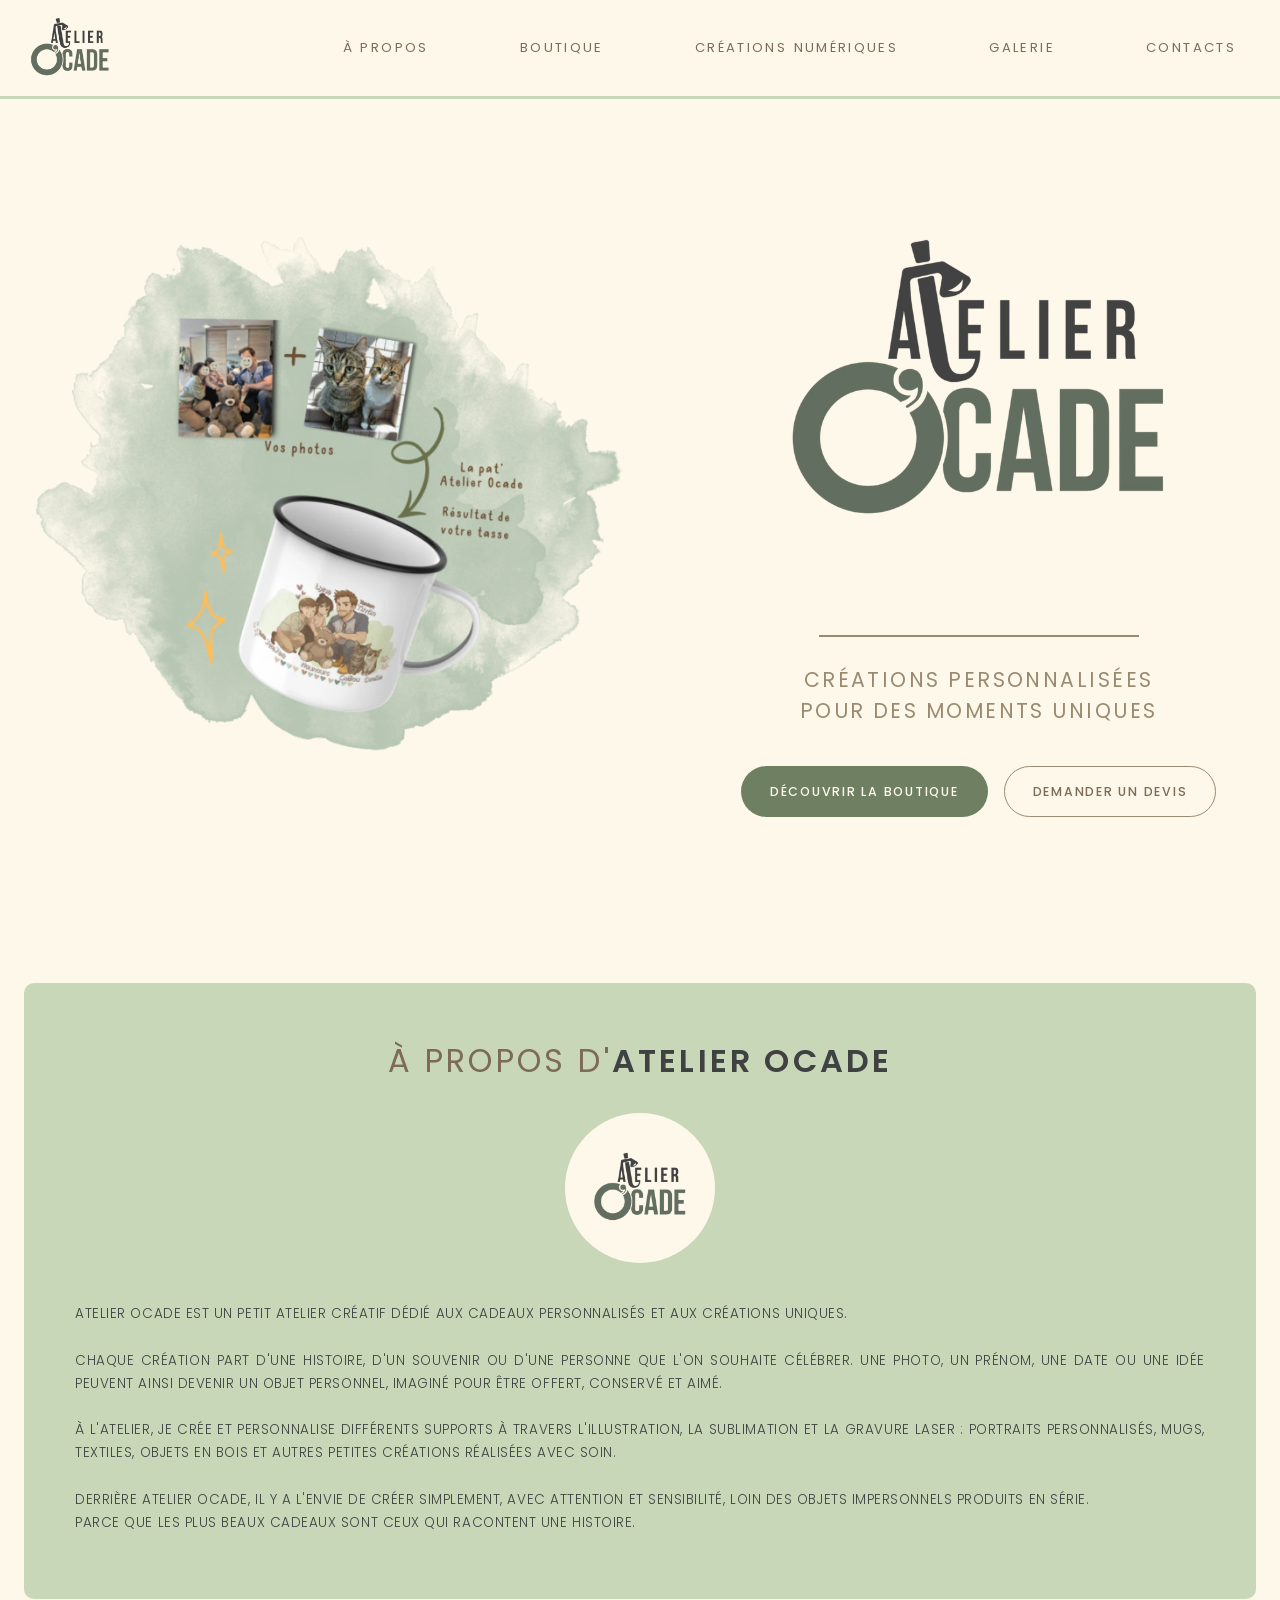
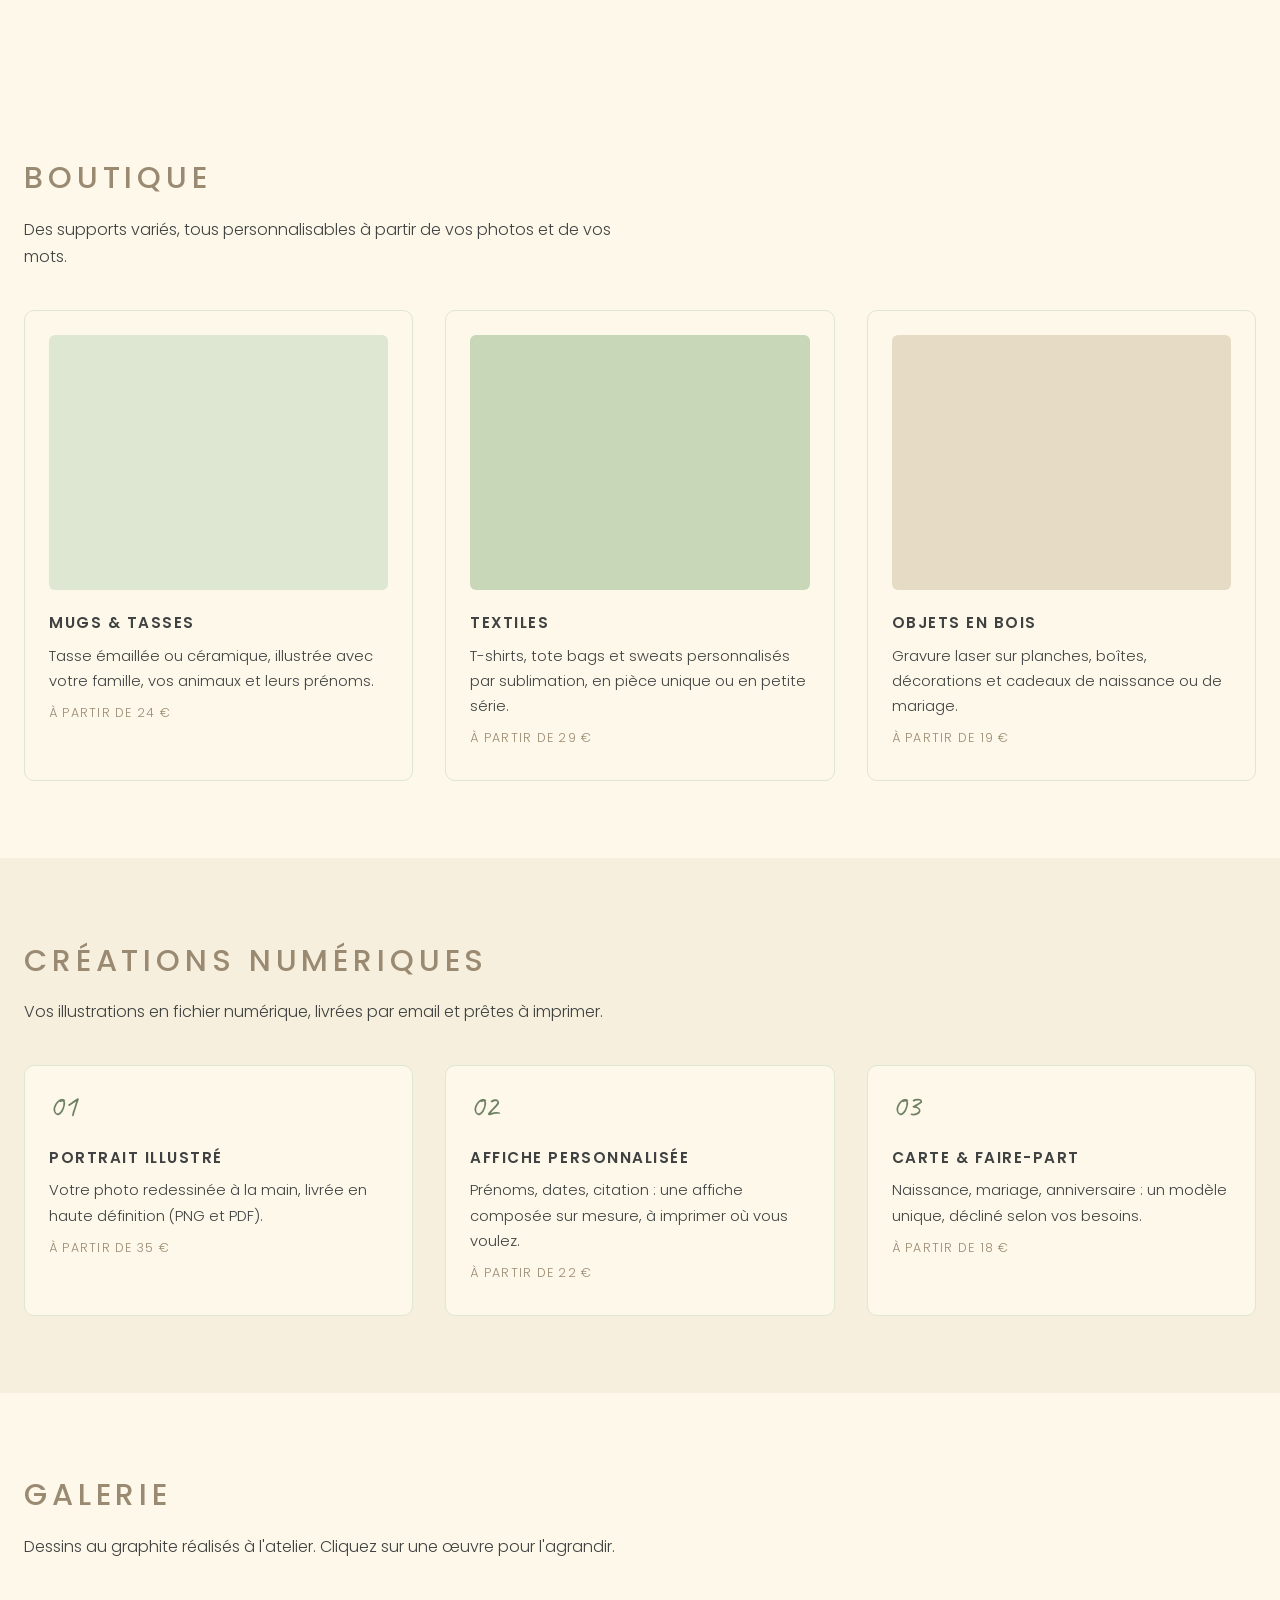
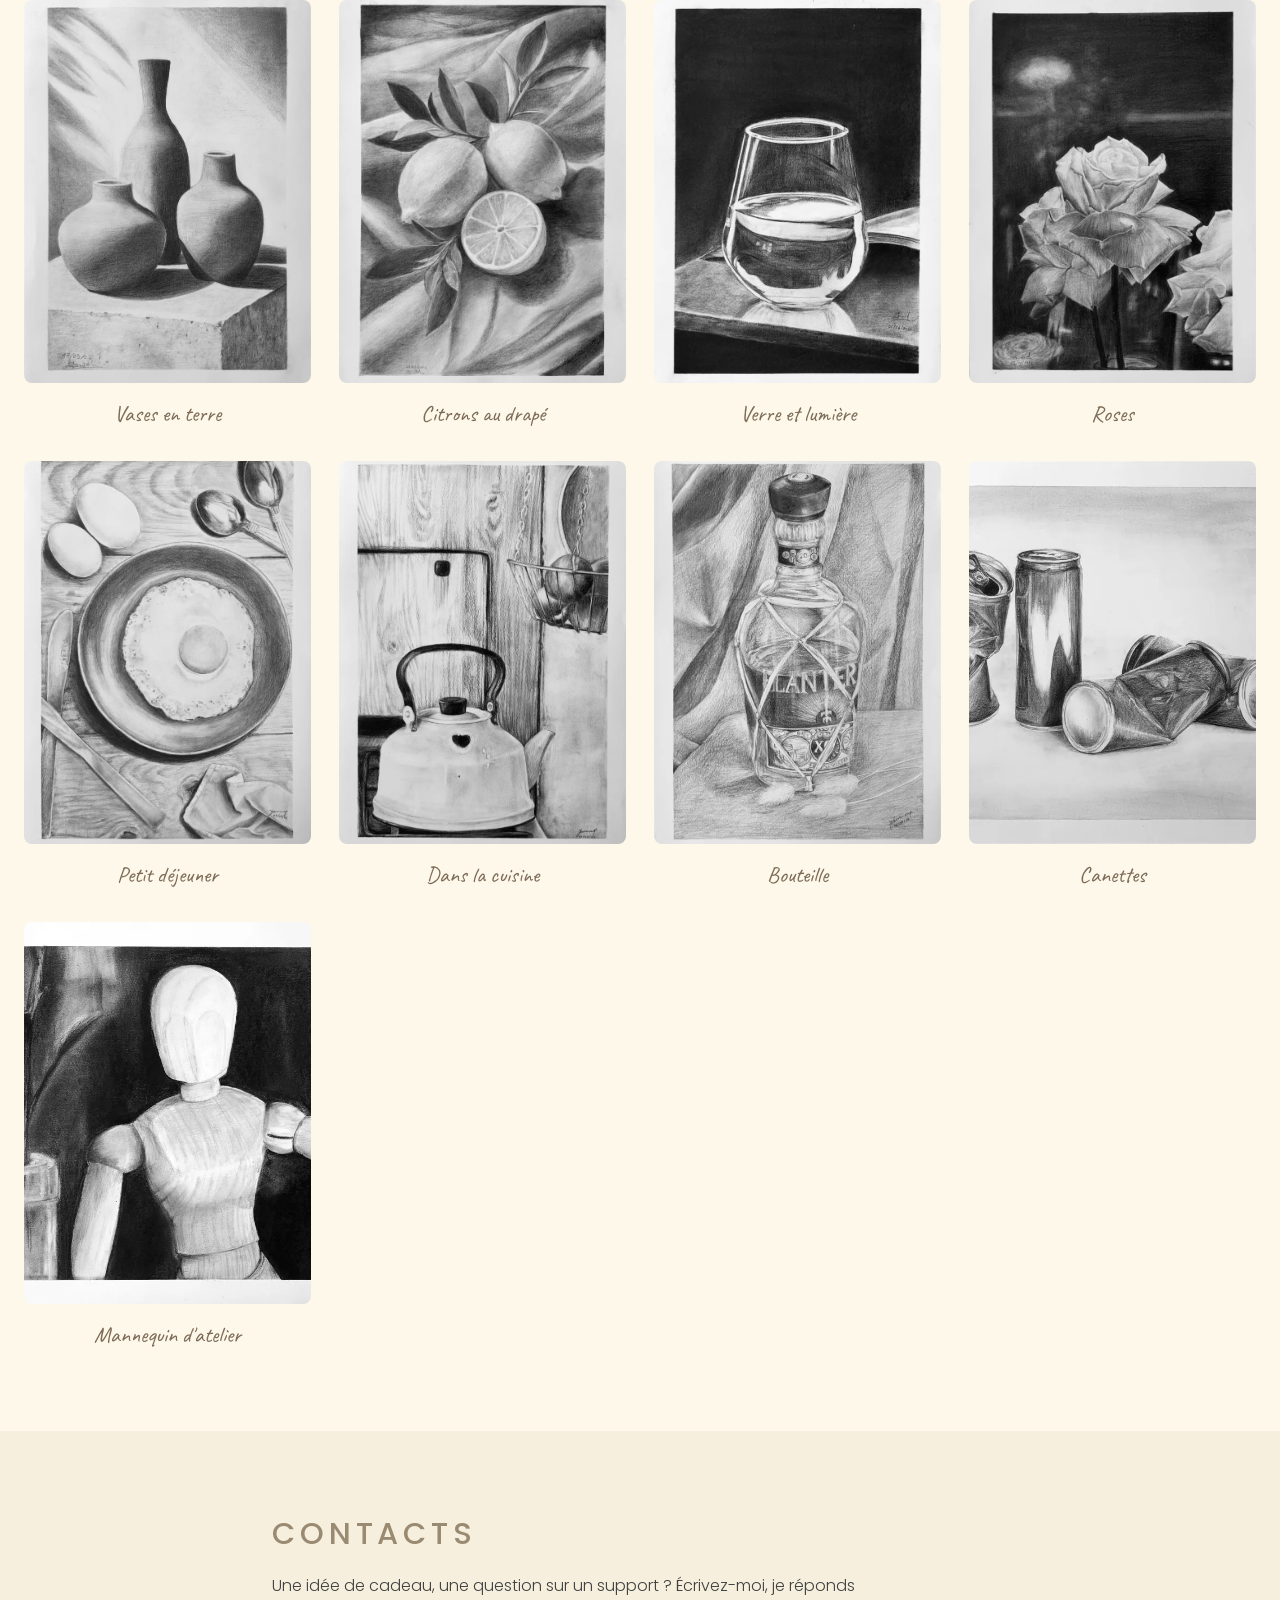
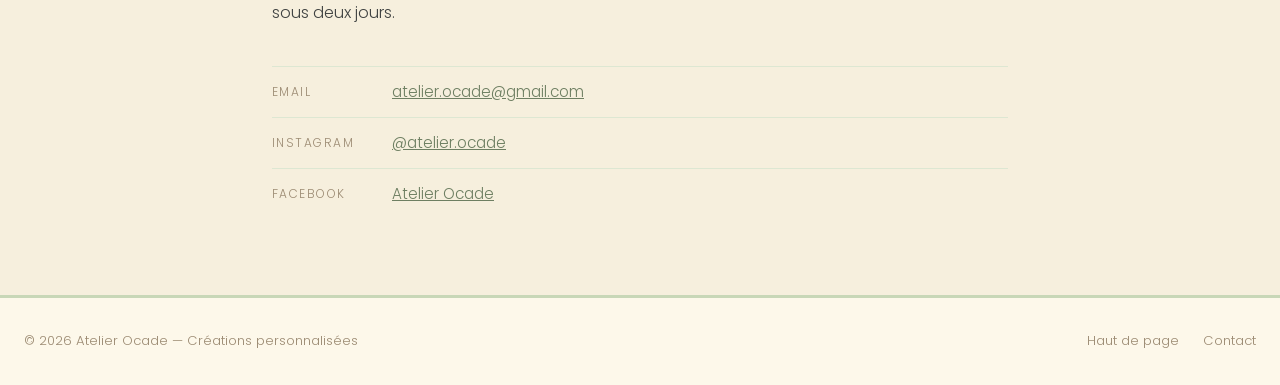
==== index.html @ 11514563 "Section Contacts : retire le formulaire, met a jour les coordonnees Email, Instagram et Facebook rem" ====
<!doctype html>
<html lang="fr">
<head>
  <meta charset="utf-8">
  <meta name="viewport" content="width=device-width, initial-scale=1">
  <title>Atelier Ocade — Créations personnalisées</title>
  <meta name="description" content="Atelier Ocade : cadeaux personnalisés et créations uniques. Illustration, sublimation et gravure laser — portraits, mugs, textiles et objets en bois.">
  <link rel="preconnect" href="https://fonts.googleapis.com">
  <link rel="preconnect" href="https://fonts.gstatic.com" crossorigin>
  <link href="https://fonts.googleapis.com/css2?family=Poppins:wght@300;400;500;600&family=Caveat:wght@600&display=swap" rel="stylesheet">
  <link rel="stylesheet" href="style.css?v=4">
  <link rel="icon" href="IMAGES/web/LOGO_AO.webp">
</head>
<body>
  <a class="skip" href="#contenu">Aller au contenu</a>

  <header class="site-header">
    <div class="wrap header-inner">
      <a class="logo" href="#accueil" aria-label="Atelier Ocade — accueil">
        <img src="IMAGES/web/LOGO_AO.webp" alt="Atelier Ocade">
      </a>

      <button class="burger" aria-expanded="false" aria-controls="nav" aria-label="Ouvrir le menu">
        <span></span><span></span><span></span>
      </button>

      <nav id="nav" class="nav">
        <a href="#a-propos">À propos</a>
        <a href="#boutique">Boutique</a>
        <a href="#numerique">Créations numériques</a>
        <a href="#galerie">Galerie</a>
        <a href="#contacts">Contacts</a>
      </nav>
    </div>
  </header>

  <main id="contenu">

    <section id="accueil" class="hero">
      <div class="wrap hero-inner">
        <figure class="hero-visuel">
          <img src="IMAGES/web/HOME_01.webp" alt="Vos photos transformées en illustration imprimée sur une tasse émaillée">
        </figure>
        <div class="hero-marque">
          <img class="hero-logo" src="IMAGES/web/LOGO_AO.webp" alt="Atelier Ocade">
          <hr class="filet">
          <p class="baseline">Créations personnalisées<br>pour des moments uniques</p>
          <div class="hero-actions">
            <a class="btn btn-primary" href="#boutique">Découvrir la boutique</a>
            <a class="btn btn-ghost" href="#contacts">Demander un devis</a>
          </div>
        </div>
      </div>
    </section>

    <section id="a-propos" class="section">
      <div class="wrap">
        <div class="panneau">
          <h2 class="panneau-titre">À propos d'<strong>Atelier Ocade</strong></h2>
          <div class="panneau-logo"><img src="IMAGES/web/LOGO_AO.webp" alt=""></div>
          <div class="panneau-texte">
            <p>Atelier Ocade est un petit atelier créatif dédié aux cadeaux personnalisés et aux créations uniques.</p>
            <p>Chaque création part d'une histoire, d'un souvenir ou d'une personne que l'on souhaite célébrer. Une photo, un prénom, une date ou une idée peuvent ainsi devenir un objet personnel, imaginé pour être offert, conservé et aimé.</p>
            <p>À l'atelier, je crée et personnalise différents supports à travers l'illustration, la sublimation et la gravure laser : portraits personnalisés, mugs, textiles, objets en bois et autres petites créations réalisées avec soin.</p>
            <p>Derrière Atelier Ocade, il y a l'envie de créer simplement, avec attention et sensibilité, loin des objets impersonnels produits en série.<br>Parce que les plus beaux cadeaux sont ceux qui racontent une histoire.</p>
          </div>
        </div>
      </div>
    </section>

    <section id="boutique" class="section">
      <div class="wrap">
        <h2 class="section-titre">Boutique</h2>
        <p class="section-chapo">Des supports variés, tous personnalisables à partir de vos photos et de vos mots.</p>
        <div class="grille grille-3">
          <article class="carte">
            <div class="carte-visuel" data-teinte="a" aria-hidden="true"></div>
            <h3>Mugs &amp; tasses</h3>
            <p>Tasse émaillée ou céramique, illustrée avec votre famille, vos animaux et leurs prénoms.</p>
            <p class="prix">à partir de 24 €</p>
          </article>
          <article class="carte">
            <div class="carte-visuel" data-teinte="b" aria-hidden="true"></div>
            <h3>Textiles</h3>
            <p>T-shirts, tote bags et sweats personnalisés par sublimation, en pièce unique ou en petite série.</p>
            <p class="prix">à partir de 29 €</p>
          </article>
          <article class="carte">
            <div class="carte-visuel" data-teinte="c" aria-hidden="true"></div>
            <h3>Objets en bois</h3>
            <p>Gravure laser sur planches, boîtes, décorations et cadeaux de naissance ou de mariage.</p>
            <p class="prix">à partir de 19 €</p>
          </article>
        </div>
      </div>
    </section>

    <section id="numerique" class="section section-alt">
      <div class="wrap">
        <h2 class="section-titre">Créations numériques</h2>
        <p class="section-chapo">Vos illustrations en fichier numérique, livrées par email et prêtes à imprimer.</p>
        <div class="grille grille-3">
          <article class="carte carte-simple">
            <span class="carte-num">01</span>
            <h3>Portrait illustré</h3>
            <p>Votre photo redessinée à la main, livrée en haute définition (PNG et PDF).</p>
            <p class="prix">à partir de 35 €</p>
          </article>
          <article class="carte carte-simple">
            <span class="carte-num">02</span>
            <h3>Affiche personnalisée</h3>
            <p>Prénoms, dates, citation : une affiche composée sur mesure, à imprimer où vous voulez.</p>
            <p class="prix">à partir de 22 €</p>
          </article>
          <article class="carte carte-simple">
            <span class="carte-num">03</span>
            <h3>Carte &amp; faire-part</h3>
            <p>Naissance, mariage, anniversaire : un modèle unique, décliné selon vos besoins.</p>
            <p class="prix">à partir de 18 €</p>
          </article>
        </div>
      </div>
    </section>

    <section id="galerie" class="section">
      <div class="wrap">
        <h2 class="section-titre">Galerie</h2>
        <p class="section-chapo">Dessins au graphite réalisés à l'atelier. Cliquez sur une œuvre pour l'agrandir.</p>
        <div class="galerie">
          <figure>
            <a href="IMAGES/web/galerie/01-hd.webp" data-agrandir>
              <img src="IMAGES/web/galerie/01.webp" alt="Trois vases en terre cuite, dessin au graphite" loading="lazy" width="1000" height="1422">
            </a>
            <figcaption>Vases en terre</figcaption>
          </figure>
          <figure>
            <a href="IMAGES/web/galerie/02-hd.webp" data-agrandir>
              <img src="IMAGES/web/galerie/02.webp" alt="Citrons et feuillage sur drapé, dessin au graphite" loading="lazy" width="1000" height="1425">
            </a>
            <figcaption>Citrons au drapé</figcaption>
          </figure>
          <figure>
            <a href="IMAGES/web/galerie/03-hd.webp" data-agrandir>
              <img src="IMAGES/web/galerie/03.webp" alt="Verre d'eau posé sur un livre, dessin au graphite" loading="lazy" width="1000" height="1438">
            </a>
            <figcaption>Verre et lumière</figcaption>
          </figure>
          <figure>
            <a href="IMAGES/web/galerie/04-hd.webp" data-agrandir>
              <img src="IMAGES/web/galerie/04.webp" alt="Roses sur fond sombre, dessin au graphite" loading="lazy" width="1000" height="1412">
            </a>
            <figcaption>Roses</figcaption>
          </figure>
          <figure>
            <a href="IMAGES/web/galerie/05-hd.webp" data-agrandir>
              <img src="IMAGES/web/galerie/05.webp" alt="Œuf au plat, couverts et œufs sur une table en bois, dessin au graphite" loading="lazy" width="1000" height="1428">
            </a>
            <figcaption>Petit déjeuner</figcaption>
          </figure>
          <figure>
            <a href="IMAGES/web/galerie/06-hd.webp" data-agrandir>
              <img src="IMAGES/web/galerie/06.webp" alt="Bouilloire émaillée dans une cuisine, dessin au graphite" loading="lazy" width="1000" height="1419">
            </a>
            <figcaption>Dans la cuisine</figcaption>
          </figure>
          <figure>
            <a href="IMAGES/web/galerie/07-hd.webp" data-agrandir>
              <img src="IMAGES/web/galerie/07.webp" alt="Bouteille en verre gravé sur drapé, dessin au graphite" loading="lazy" width="1000" height="1435">
            </a>
            <figcaption>Bouteille</figcaption>
          </figure>
          <figure>
            <a href="IMAGES/web/galerie/08-hd.webp" data-agrandir>
              <img src="IMAGES/web/galerie/08.webp" alt="Canettes de soda écrasées, dessin au graphite" loading="lazy" width="1000" height="706">
            </a>
            <figcaption>Canettes</figcaption>
          </figure>
          <figure>
            <a href="IMAGES/web/galerie/09-hd.webp" data-agrandir>
              <img src="IMAGES/web/galerie/09.webp" alt="Mannequin d'atelier en bois près d'un vase, dessin au graphite" loading="lazy" width="1000" height="706">
            </a>
            <figcaption>Mannequin d'atelier</figcaption>
          </figure>
        </div>
      </div>
    </section>

    <div class="visionneuse" hidden>
      <button class="visionneuse-fermer" type="button" aria-label="Fermer">&times;</button>
      <button class="visionneuse-prec" type="button" aria-label="Œuvre précédente">&lsaquo;</button>
      <img alt="">
      <button class="visionneuse-suiv" type="button" aria-label="Œuvre suivante">&rsaquo;</button>
      <p class="visionneuse-legende"></p>
    </div>

    <section id="contacts" class="section section-alt">
      <div class="wrap contacts-inner">
        <h2 class="section-titre">Contacts</h2>
        <p class="section-chapo">Une idée de cadeau, une question sur un support ? Écrivez-moi, je réponds sous deux jours.</p>
        <ul class="coordonnees">
          <li><span>Email</span><a href="mailto:atelier.ocade@gmail.com">atelier.ocade@gmail.com</a></li>
          <li><span>Instagram</span><a href="https://instagram.com/atelier.ocade">@atelier.ocade</a></li>
          <li><span>Facebook</span><a href="https://www.facebook.com/atelier.ocade">Atelier Ocade</a></li>
        </ul>
      </div>
    </section>

  </main>

  <footer class="site-footer">
    <div class="wrap footer-inner">
      <p>© <span data-annee></span> Atelier Ocade — Créations personnalisées</p>
      <p class="footer-liens">
        <a href="#accueil">Haut de page</a>
        <a href="#contacts">Contact</a>
      </p>
    </div>
  </footer>

  <script src="script.js?v=4"></script>
</body>
</html>
---- style.css ----
/* Atelier Ocade — feuille de style
   Palette issue du logo et des maquettes :
   crème, vert sauge, taupe, anthracite. */

:root {
  --creme: #fdf8ea;
  --creme-fonce: #f6efdd;
  --sauge: #6e7f62;
  --sauge-clair: #c8d7b7;
  --sauge-pale: #dde7d2;
  --taupe: #9b8a72;
  --taupe-fonce: #7d6b57;
  --anthracite: #3f4241;
  --ambre: #f5b45c;

  --rayon: 4px;
  --largeur: 1240px;
  --transition: 180ms ease;
}

*, *::before, *::after { box-sizing: border-box; }

html { scroll-behavior: smooth; scroll-padding-top: 110px; }

body {
  margin: 0;
  background: var(--creme);
  color: var(--anthracite);
  font-family: "Poppins", "Segoe UI", system-ui, sans-serif;
  font-weight: 300;
  font-size: 1rem;
  line-height: 1.7;
  -webkit-font-smoothing: antialiased;
}

img { max-width: 100%; display: block; }

a { color: inherit; }

.wrap {
  width: min(100% - 3rem, var(--largeur));
  margin-inline: auto;
}

.skip {
  position: absolute;
  left: -9999px;
  top: 0;
  background: var(--sauge);
  color: #fff;
  padding: .75rem 1.25rem;
  z-index: 100;
}
.skip:focus { left: 1rem; top: 1rem; }

/* ---------- En-tête ---------- */

.site-header {
  position: sticky;
  top: 0;
  z-index: 50;
  background: var(--creme);
  border-bottom: 3px solid var(--sauge-clair);
}

.header-inner {
  display: flex;
  align-items: center;
  gap: 2rem;
  min-height: 96px;
}

.logo img { width: 92px; height: auto; }

.nav {
  margin-left: auto;
  display: flex;
  align-items: stretch;
  gap: clamp(1rem, 4vw, 3.5rem);
}

.nav a {
  display: flex;
  align-items: center;
  padding: 0 1.25rem;
  color: var(--taupe-fonce);
  text-decoration: none;
  text-transform: uppercase;
  font-size: .82rem;
  font-weight: 400;
  letter-spacing: .18em;
  border-radius: var(--rayon) var(--rayon) 0 0;
  transition: background var(--transition), color var(--transition);
}

.nav a:hover,
.nav a:focus-visible,
.nav a.est-actif {
  background: var(--sauge-clair);
  color: var(--anthracite);
}

.burger {
  display: none;
  margin-left: auto;
  width: 44px;
  height: 44px;
  border: 0;
  background: none;
  cursor: pointer;
  padding: 10px;
}
.burger span {
  display: block;
  height: 2px;
  background: var(--sauge);
  margin: 5px 0;
  transition: transform var(--transition), opacity var(--transition);
}
.burger[aria-expanded="true"] span:nth-child(1) { transform: translateY(7px) rotate(45deg); }
.burger[aria-expanded="true"] span:nth-child(2) { opacity: 0; }
.burger[aria-expanded="true"] span:nth-child(3) { transform: translateY(-7px) rotate(-45deg); }

/* ---------- Hero ---------- */

.hero { padding: clamp(2rem, 5vw, 4rem) 0 clamp(3rem, 7vw, 6rem); }

.hero-inner {
  display: grid;
  grid-template-columns: 1.05fr .95fr;
  align-items: center;
  gap: clamp(2rem, 5vw, 5rem);
}

.hero-visuel { margin: 0; }
.hero-visuel img { width: 100%; }

.hero-marque { text-align: center; }
.hero-logo { width: min(100%, 440px); margin-inline: auto; }

.filet {
  border: 0;
  border-top: 2px solid var(--taupe);
  width: min(70%, 320px);
  margin: 2rem auto 1.75rem;
}

.baseline {
  margin: 0;
  color: var(--taupe);
  text-transform: uppercase;
  font-size: clamp(1rem, 1.6vw, 1.45rem);
  font-weight: 400;
  letter-spacing: .12em;
  line-height: 1.5;
}

.hero-actions {
  margin-top: 2.5rem;
  display: flex;
  gap: 1rem;
  justify-content: center;
  flex-wrap: wrap;
}

/* ---------- Boutons ---------- */

.btn {
  display: inline-block;
  padding: .85rem 1.75rem;
  border-radius: 999px;
  text-decoration: none;
  text-transform: uppercase;
  font-size: .78rem;
  font-weight: 500;
  letter-spacing: .14em;
  border: 1.5px solid transparent;
  cursor: pointer;
  transition: background var(--transition), color var(--transition), border-color var(--transition);
}

.btn-primary { background: var(--sauge); color: var(--creme); }
.btn-primary:hover { background: #5d6d53; }

.btn-ghost { border-color: var(--taupe); color: var(--taupe-fonce); background: transparent; }
.btn-ghost:hover { background: var(--sauge-pale); border-color: var(--sauge); }

/* ---------- Sections ---------- */

.section { padding: clamp(3rem, 6vw, 5.5rem) 0; }
.section-alt { background: var(--creme-fonce); }

.section-titre {
  margin: 0 0 .75rem;
  color: var(--taupe);
  text-transform: uppercase;
  font-size: clamp(1.3rem, 2.4vw, 1.9rem);
  font-weight: 500;
  letter-spacing: .16em;
}

.section-chapo {
  margin: 0 0 2.5rem;
  max-width: 60ch;
  color: var(--anthracite);
}

/* ---------- Panneau « À propos » ---------- */

.panneau {
  background: var(--sauge-clair);
  border-radius: 10px;
  padding: clamp(2rem, 4vw, 3.5rem) clamp(1.5rem, 4vw, 4rem) clamp(2.5rem, 5vw, 4rem);
  text-align: center;
}

.panneau-titre {
  margin: 0;
  color: var(--taupe-fonce);
  text-transform: uppercase;
  font-size: clamp(1.2rem, 2.6vw, 2rem);
  font-weight: 400;
  letter-spacing: .1em;
}
.panneau-titre strong { color: var(--anthracite); font-weight: 600; }

.panneau-logo {
  width: 150px;
  height: 150px;
  margin: 1.5rem auto 2.5rem;
  border-radius: 50%;
  background: var(--creme);
  display: grid;
  place-items: center;
}
.panneau-logo img { width: 72%; }

.panneau-texte {
  text-align: left;
  color: var(--anthracite);
  text-transform: uppercase;
  font-size: clamp(.78rem, 1.05vw, .92rem);
  letter-spacing: .04em;
}
.panneau-texte p { margin: 0 0 1.5rem; }
.panneau-texte p:last-child { margin-bottom: 0; }

@media (min-width: 900px) {
  .panneau-texte { text-align: justify; }
}

/* ---------- Grilles & cartes ---------- */

.grille { display: grid; gap: 2rem; }
.grille-3 { grid-template-columns: repeat(auto-fit, minmax(260px, 1fr)); }

.carte {
  background: var(--creme);
  border: 1px solid var(--sauge-pale);
  border-radius: 10px;
  padding: 1.5rem;
  transition: transform var(--transition), box-shadow var(--transition);
}
.carte:hover {
  transform: translateY(-3px);
  box-shadow: 0 12px 28px rgba(110, 127, 98, .16);
}

.carte h3 {
  margin: 1.25rem 0 .5rem;
  color: var(--anthracite);
  text-transform: uppercase;
  font-size: .95rem;
  font-weight: 600;
  letter-spacing: .1em;
}
.carte p { margin: 0 0 .5rem; font-size: .92rem; }

.carte-visuel {
  aspect-ratio: 4 / 3;
  border-radius: 6px;
  background: var(--sauge-pale);
}

.carte-num {
  font-family: "Caveat", cursive;
  font-size: 2rem;
  color: var(--sauge);
  line-height: 1;
}

.prix {
  color: var(--taupe);
  text-transform: uppercase;
  font-size: .78rem !important;
  letter-spacing: .1em;
}

[data-teinte="a"] { background: var(--sauge-pale); }
[data-teinte="b"] { background: var(--sauge-clair); }
[data-teinte="c"] { background: #e6dcc6; }
[data-teinte="d"] { background: #efe2cd; }

/* ---------- Galerie ---------- */

.galerie {
  display: grid;
  grid-template-columns: repeat(auto-fill, minmax(240px, 1fr));
  gap: 1.75rem;
}

.galerie figure { margin: 0; }

.galerie a {
  display: block;
  background: var(--creme-fonce);
  border-radius: 8px;
  overflow: hidden;
  cursor: zoom-in;
  transition: transform var(--transition), box-shadow var(--transition);
}
.galerie a:hover,
.galerie a:focus-visible {
  transform: translateY(-4px);
  box-shadow: 0 14px 30px rgba(110, 127, 98, .22);
}

.galerie img {
  width: 100%;
  height: auto;
  aspect-ratio: 3 / 4;
  object-fit: cover;
}

.galerie figcaption {
  margin-top: .75rem;
  font-family: "Caveat", cursive;
  font-size: 1.4rem;
  color: var(--taupe-fonce);
  text-align: center;
}

/* ---------- Visionneuse ---------- */

.visionneuse {
  position: fixed;
  inset: 0;
  z-index: 200;
  display: grid;
  /* minmax(0, …) : sans cela, la piste se dimensionne sur l'image
     a taille reelle et le dessin deborde de l'ecran. */
  grid-template-columns: auto minmax(0, 1fr) auto;
  grid-template-rows: minmax(0, 1fr) auto;
  align-items: center;
  justify-items: center;
  gap: 1rem;
  padding: clamp(.75rem, 3vw, 2rem);
  background: rgba(63, 66, 65, .95);
}
.visionneuse[hidden] { display: none; }

.visionneuse img {
  grid-column: 2;
  grid-row: 1;
  min-width: 0;
  min-height: 0;
  max-width: 100%;
  max-height: 100%;
  width: auto;
  height: auto;
  object-fit: contain;
  border-radius: 4px;
}

.visionneuse-legende {
  grid-column: 1 / -1;
  grid-row: 2;
  margin: 0;
  font-family: "Caveat", cursive;
  font-size: 1.6rem;
  color: var(--creme);
}

.visionneuse button {
  border: 0;
  background: none;
  color: var(--creme);
  cursor: pointer;
  line-height: 1;
  transition: color var(--transition);
}
.visionneuse button:hover { color: var(--sauge-clair); }

.visionneuse-prec,
.visionneuse-suiv {
  grid-row: 1;
  font-size: 3.5rem;
  padding: 0 .5rem;
}
.visionneuse-prec { grid-column: 1; }
.visionneuse-suiv { grid-column: 3; }

.visionneuse-fermer {
  position: absolute;
  top: 1rem;
  right: 1.5rem;
  font-size: 2.75rem;
}

@media (max-width: 600px) {
  .visionneuse-prec, .visionneuse-suiv { font-size: 2.25rem; padding: 0; }
}

/* ---------- Contacts ---------- */

.contacts-inner { max-width: 46rem; }

.coordonnees { list-style: none; margin: 0; padding: 0; }
.coordonnees li {
  display: flex;
  gap: 1rem;
  padding: .75rem 0;
  border-top: 1px solid var(--sauge-pale);
  font-size: .95rem;
}
.coordonnees span {
  min-width: 6.5rem;
  color: var(--taupe);
  text-transform: uppercase;
  font-size: .75rem;
  letter-spacing: .12em;
  padding-top: .2rem;
}
.coordonnees a { color: var(--sauge); }


/* ---------- Pied de page ---------- */

.site-footer {
  border-top: 3px solid var(--sauge-clair);
  padding: 2rem 0;
  background: var(--creme);
}
.footer-inner {
  display: flex;
  justify-content: space-between;
  gap: 1rem;
  flex-wrap: wrap;
  font-size: .82rem;
  color: var(--taupe);
}
.footer-inner p { margin: 0; }
.footer-liens { display: flex; gap: 1.5rem; }
.footer-liens a { text-decoration: none; }
.footer-liens a:hover { color: var(--sauge); }

/* ---------- Responsive ---------- */

@media (max-width: 1000px) {
  .hero-inner { grid-template-columns: 1fr; }
  .hero-visuel { order: 2; max-width: 560px; margin-inline: auto; }
}

@media (max-width: 860px) {
  .burger { display: block; }

  .nav {
    position: absolute;
    inset: 100% 0 auto 0;
    flex-direction: column;
    gap: 0;
    background: var(--creme);
    border-bottom: 3px solid var(--sauge-clair);
    padding: .5rem 1.5rem 1.25rem;
    display: none;
  }
  .nav.est-ouvert { display: flex; }
  .nav a { padding: .9rem 0; border-radius: 0; }
  .nav a:hover, .nav a.est-actif { background: transparent; color: var(--sauge); }

  .logo img { width: 74px; }
  .header-inner { min-height: 80px; }
}

@media (prefers-reduced-motion: reduce) {
  html { scroll-behavior: auto; }
  * { transition: none !important; }
}
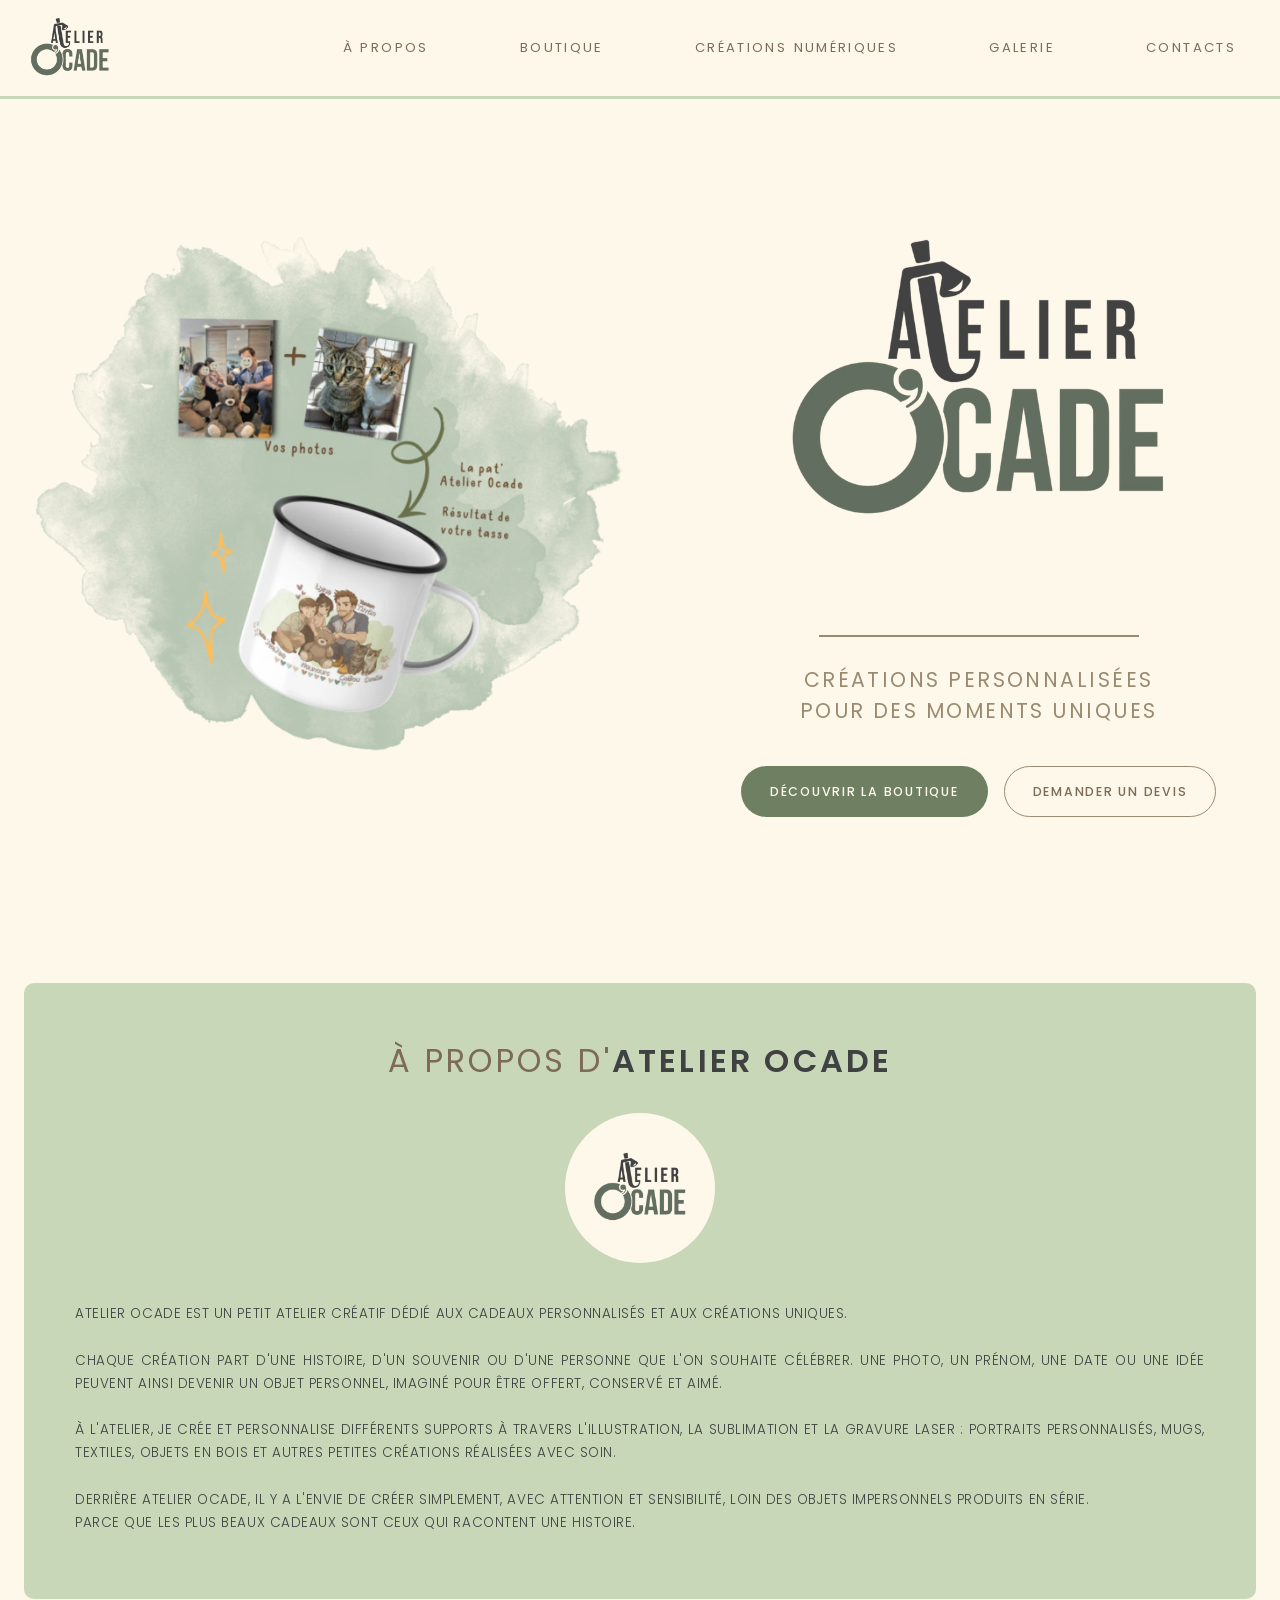
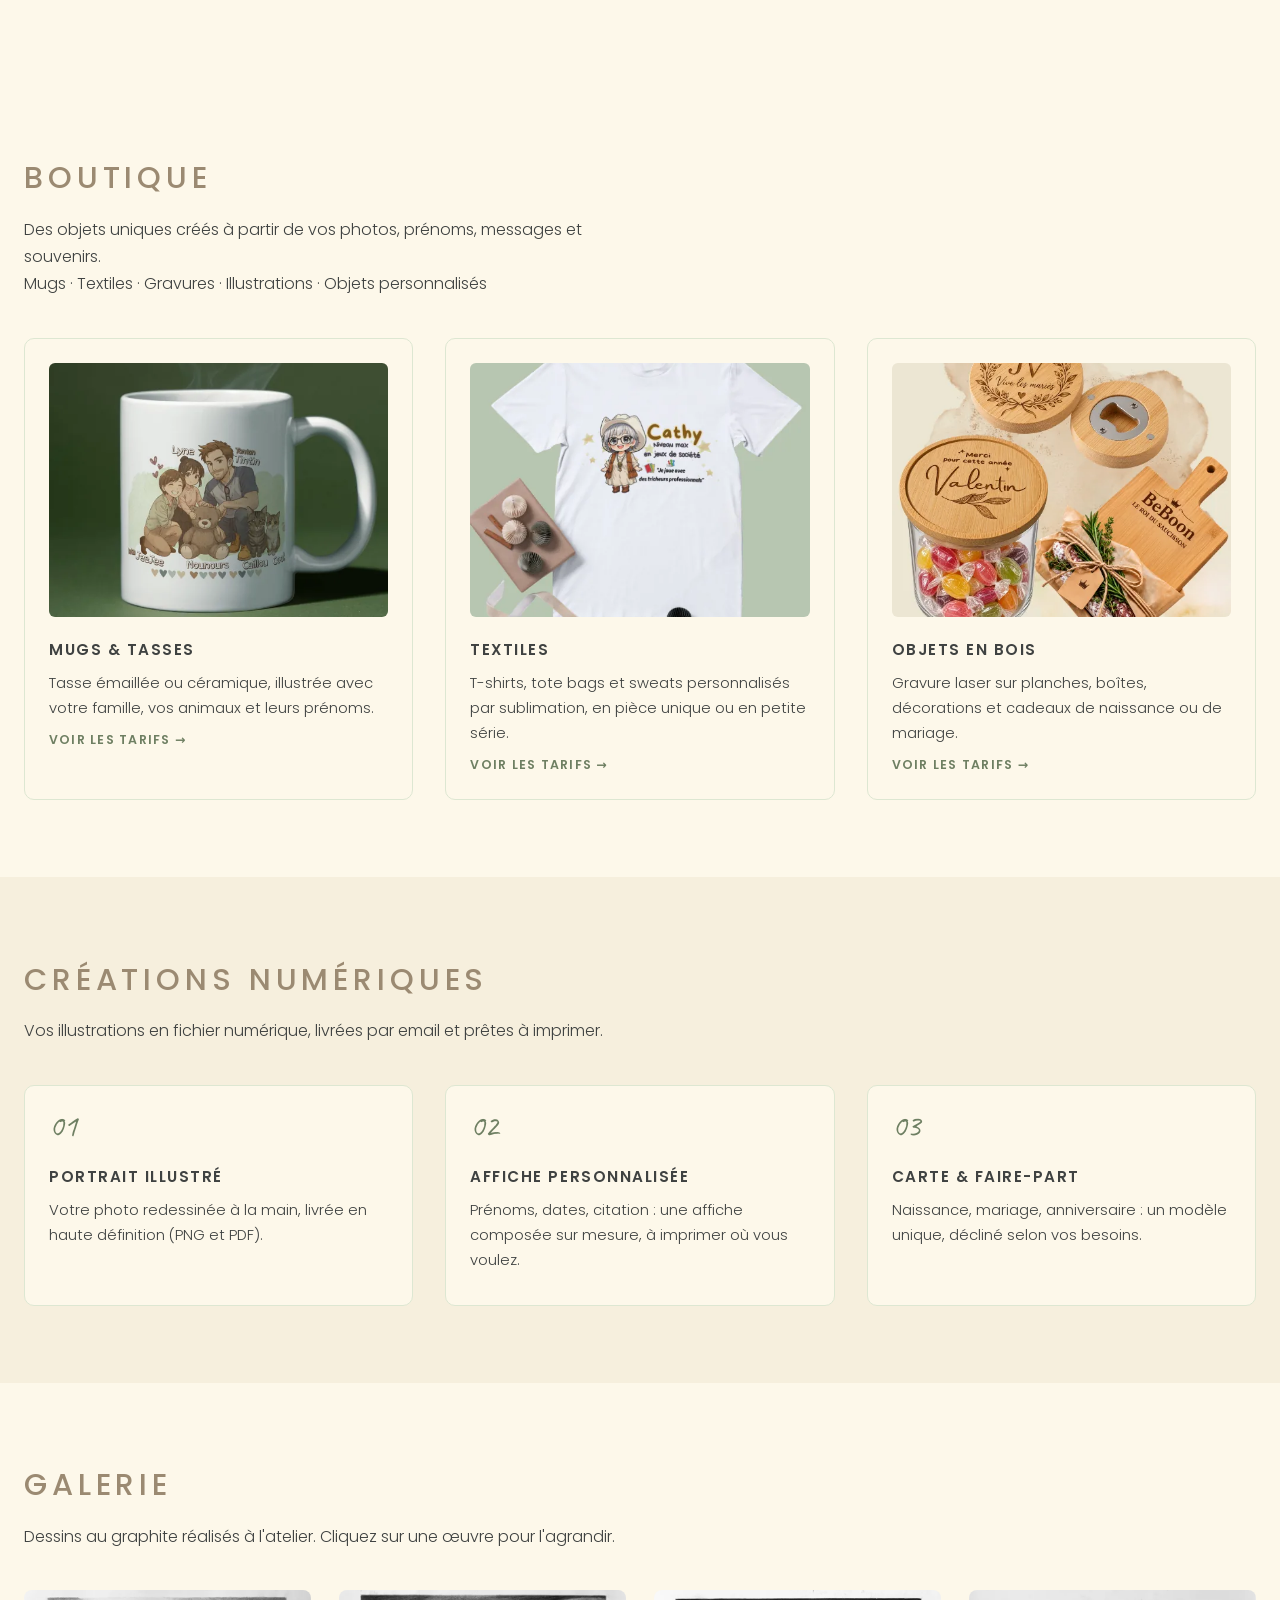
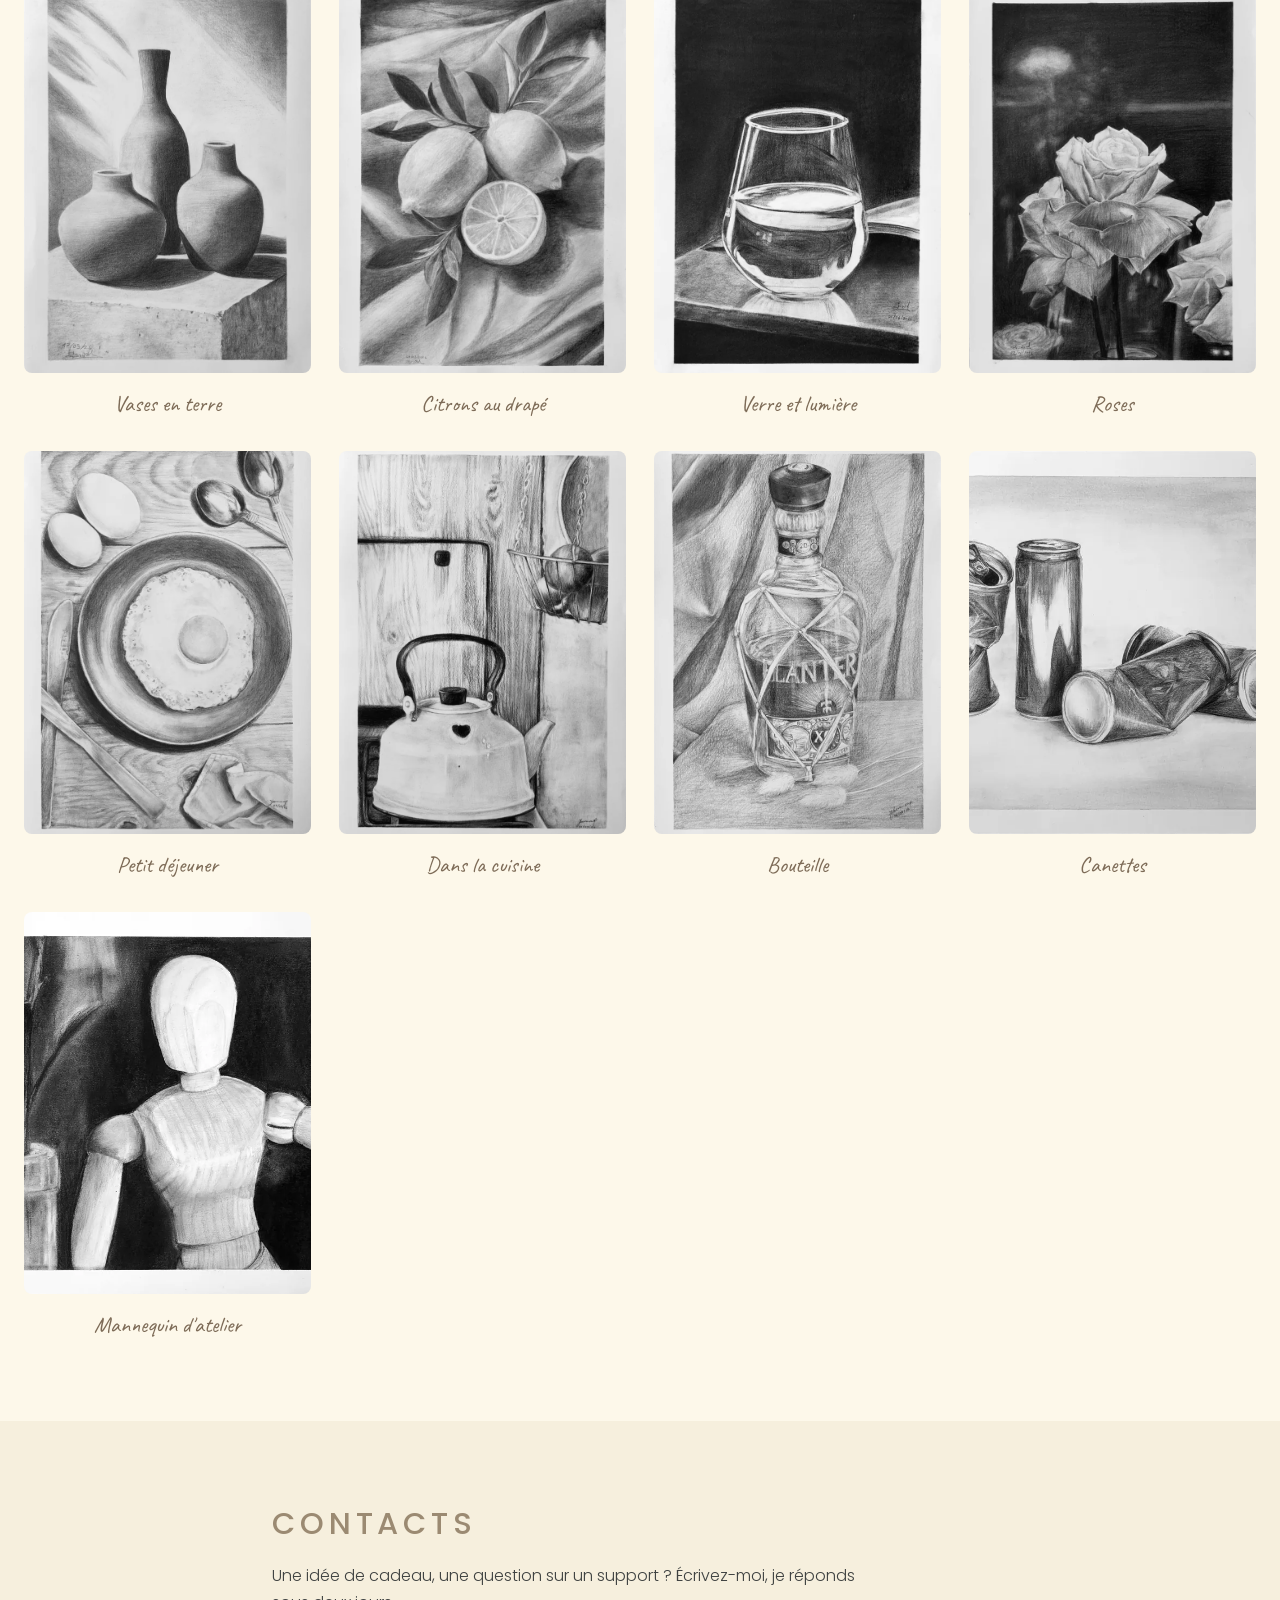
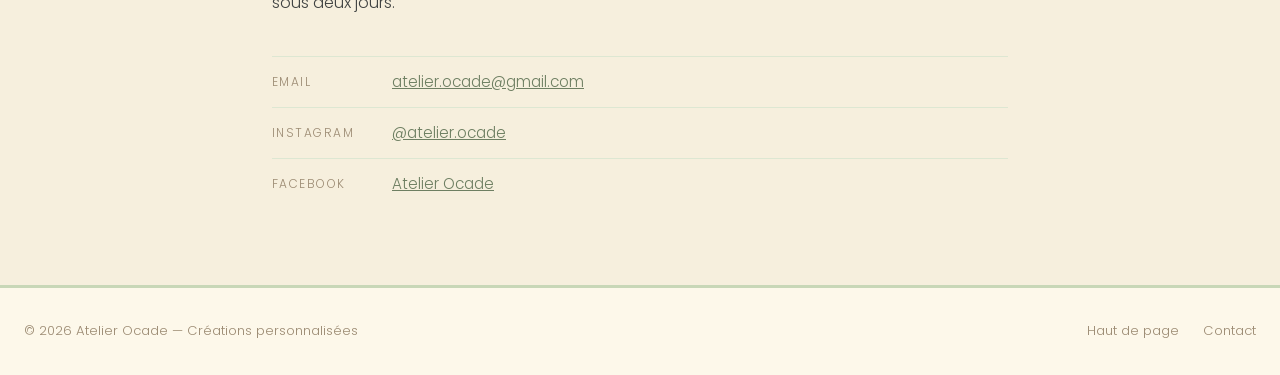
==== commit 517186de: "Boutique : photos produits, texte, tarifs par carte - Photos reelles pour Mugs & tasses, Textiles, O" ====
--- a/index.html
+++ b/index.html
@@ -8,7 +8,7 @@
   <link rel="preconnect" href="https://fonts.googleapis.com">
   <link rel="preconnect" href="https://fonts.gstatic.com" crossorigin>
   <link href="https://fonts.googleapis.com/css2?family=Poppins:wght@300;400;500;600&family=Caveat:wght@600&display=swap" rel="stylesheet">
-  <link rel="stylesheet" href="style.css?v=4">
+  <link rel="stylesheet" href="style.css?v=8">
   <link rel="icon" href="IMAGES/web/LOGO_AO.webp">
 </head>
 <body>
@@ -71,25 +71,25 @@
     <section id="boutique" class="section">
       <div class="wrap">
         <h2 class="section-titre">Boutique</h2>
-        <p class="section-chapo">Des supports variés, tous personnalisables à partir de vos photos et de vos mots.</p>
+        <p class="section-chapo">Des objets uniques créés à partir de vos photos, prénoms, messages et souvenirs.<br>Mugs · Textiles · Gravures · Illustrations · Objets personnalisés</p>
         <div class="grille grille-3">
-          <article class="carte">
-            <div class="carte-visuel" data-teinte="a" aria-hidden="true"></div>
+          <article class="carte carte-tarifs" data-tarifs="tasses" tabindex="0" role="button" aria-haspopup="dialog" aria-controls="fenetre-tarifs">
+            <div class="carte-visuel"><img src="IMAGES/web/boutique/tasse.webp" alt="Mug personnalisé illustré avec une famille et ses animaux, prénoms inscrits autour" loading="lazy" width="576" height="576"></div>
             <h3>Mugs &amp; tasses</h3>
             <p>Tasse émaillée ou céramique, illustrée avec votre famille, vos animaux et leurs prénoms.</p>
-            <p class="prix">à partir de 24 €</p>
-          </article>
-          <article class="carte">
-            <div class="carte-visuel" data-teinte="b" aria-hidden="true"></div>
+            <p class="voir-tarifs">Voir les tarifs</p>
+          </article>
+          <article class="carte carte-tarifs" data-tarifs="textile" tabindex="0" role="button" aria-haspopup="dialog" aria-controls="fenetre-tarifs">
+            <div class="carte-visuel"><img src="IMAGES/web/boutique/textile.webp" alt="T-shirt blanc personnalisé avec une illustration et un prénom" loading="lazy" width="576" height="576"></div>
             <h3>Textiles</h3>
             <p>T-shirts, tote bags et sweats personnalisés par sublimation, en pièce unique ou en petite série.</p>
-            <p class="prix">à partir de 29 €</p>
-          </article>
-          <article class="carte">
-            <div class="carte-visuel" data-teinte="c" aria-hidden="true"></div>
+            <p class="voir-tarifs">Voir les tarifs</p>
+          </article>
+          <article class="carte carte-tarifs" data-tarifs="gravures" tabindex="0" role="button" aria-haspopup="dialog" aria-controls="fenetre-tarifs">
+            <div class="carte-visuel"><img src="IMAGES/web/boutique/gravure-laser.webp" alt="Objets en bois gravés au laser : boîtes, planche et dessous-de-verre personnalisés" loading="lazy" width="500" height="500"></div>
             <h3>Objets en bois</h3>
             <p>Gravure laser sur planches, boîtes, décorations et cadeaux de naissance ou de mariage.</p>
-            <p class="prix">à partir de 19 €</p>
+            <p class="voir-tarifs">Voir les tarifs</p>
           </article>
         </div>
       </div>
@@ -104,19 +104,16 @@
             <span class="carte-num">01</span>
             <h3>Portrait illustré</h3>
             <p>Votre photo redessinée à la main, livrée en haute définition (PNG et PDF).</p>
-            <p class="prix">à partir de 35 €</p>
           </article>
           <article class="carte carte-simple">
             <span class="carte-num">02</span>
             <h3>Affiche personnalisée</h3>
             <p>Prénoms, dates, citation : une affiche composée sur mesure, à imprimer où vous voulez.</p>
-            <p class="prix">à partir de 22 €</p>
           </article>
           <article class="carte carte-simple">
             <span class="carte-num">03</span>
             <h3>Carte &amp; faire-part</h3>
             <p>Naissance, mariage, anniversaire : un modèle unique, décliné selon vos besoins.</p>
-            <p class="prix">à partir de 18 €</p>
           </article>
         </div>
       </div>
@@ -205,6 +202,14 @@
       </div>
     </section>
 
+    <div class="fenetre-tarifs" id="fenetre-tarifs" hidden>
+      <div class="fenetre-tarifs-panneau" role="dialog" aria-modal="true" aria-labelledby="fenetre-tarifs-titre">
+        <button class="fenetre-tarifs-fermer" type="button" aria-label="Fermer">&times;</button>
+        <h3 class="fenetre-tarifs-titre" id="fenetre-tarifs-titre"></h3>
+        <div class="fenetre-tarifs-grille"></div>
+      </div>
+    </div>
+
   </main>
 
   <footer class="site-footer">
@@ -217,6 +222,6 @@
     </div>
   </footer>
 
-  <script src="script.js?v=4"></script>
+  <script src="script.js?v=8"></script>
 </body>
 </html>
--- a/style.css
+++ b/style.css
@@ -276,10 +276,33 @@
 }
 .carte p { margin: 0 0 .5rem; font-size: .92rem; }
 
+.carte-tarifs { cursor: pointer; }
+.carte-tarifs:hover,
+.carte-tarifs:focus-visible {
+  transform: translateY(-3px);
+  box-shadow: 0 12px 28px rgba(110, 127, 98, .16);
+  outline: none;
+}
+.voir-tarifs {
+  margin: .5rem 0 0 !important;
+  color: var(--sauge);
+  text-transform: uppercase;
+  font-size: .78rem !important;
+  font-weight: 600;
+  letter-spacing: .1em;
+}
+.voir-tarifs::after { content: " →"; }
+
 .carte-visuel {
   aspect-ratio: 4 / 3;
   border-radius: 6px;
+  overflow: hidden;
   background: var(--sauge-pale);
+}
+.carte-visuel img {
+  width: 100%;
+  height: 100%;
+  object-fit: cover;
 }
 
 .carte-num {
@@ -295,11 +318,6 @@
   font-size: .78rem !important;
   letter-spacing: .1em;
 }
-
-[data-teinte="a"] { background: var(--sauge-pale); }
-[data-teinte="b"] { background: var(--sauge-clair); }
-[data-teinte="c"] { background: #e6dcc6; }
-[data-teinte="d"] { background: #efe2cd; }
 
 /* ---------- Galerie ---------- */
 
@@ -411,6 +429,80 @@
   .visionneuse-prec, .visionneuse-suiv { font-size: 2.25rem; padding: 0; }
 }
 
+/* ---------- Fenêtre de tarifs ---------- */
+
+.fenetre-tarifs {
+  position: fixed;
+  inset: 0;
+  z-index: 200;
+  display: grid;
+  place-items: center;
+  padding: clamp(1rem, 4vw, 3rem);
+  background: rgba(63, 66, 65, .8);
+}
+.fenetre-tarifs[hidden] { display: none; }
+
+.fenetre-tarifs-panneau {
+  position: relative;
+  width: min(100%, 880px);
+  max-height: 100%;
+  overflow-y: auto;
+  background: var(--creme);
+  border-radius: 12px;
+  padding: clamp(1.5rem, 4vw, 2.5rem);
+}
+
+.fenetre-tarifs-titre {
+  margin: 0 0 1.5rem;
+  color: var(--taupe);
+  text-transform: uppercase;
+  font-size: 1.2rem;
+  font-weight: 500;
+  letter-spacing: .12em;
+  padding-right: 2rem;
+}
+
+.fenetre-tarifs-fermer {
+  position: absolute;
+  top: 1rem;
+  right: 1.25rem;
+  border: 0;
+  background: none;
+  color: var(--taupe);
+  font-size: 2rem;
+  line-height: 1;
+  cursor: pointer;
+  transition: color var(--transition);
+}
+.fenetre-tarifs-fermer:hover { color: var(--anthracite); }
+
+.fenetre-tarifs-grille {
+  display: grid;
+  grid-template-columns: repeat(auto-fill, minmax(200px, 1fr));
+  gap: 1.5rem;
+}
+/* Une seule piece (ex. visuel de tarifs deja legende) : on evite
+   qu'elle s'etire sur toute la largeur du panneau. */
+.fenetre-tarifs-grille--unique {
+  grid-template-columns: minmax(0, 420px);
+  justify-content: center;
+}
+
+.fenetre-tarifs-grille figure { margin: 0; text-align: center; }
+.fenetre-tarifs-grille img {
+  width: 100%;
+  aspect-ratio: 1;
+  object-fit: cover;
+  border-radius: 8px;
+  background: var(--sauge-pale);
+}
+.fenetre-tarifs-grille figcaption {
+  margin-top: .6rem;
+  color: var(--anthracite);
+  font-size: .88rem;
+  font-weight: 500;
+}
+
 /* ---------- Contacts ---------- */
 
 .contacts-inner { max-width: 46rem; }
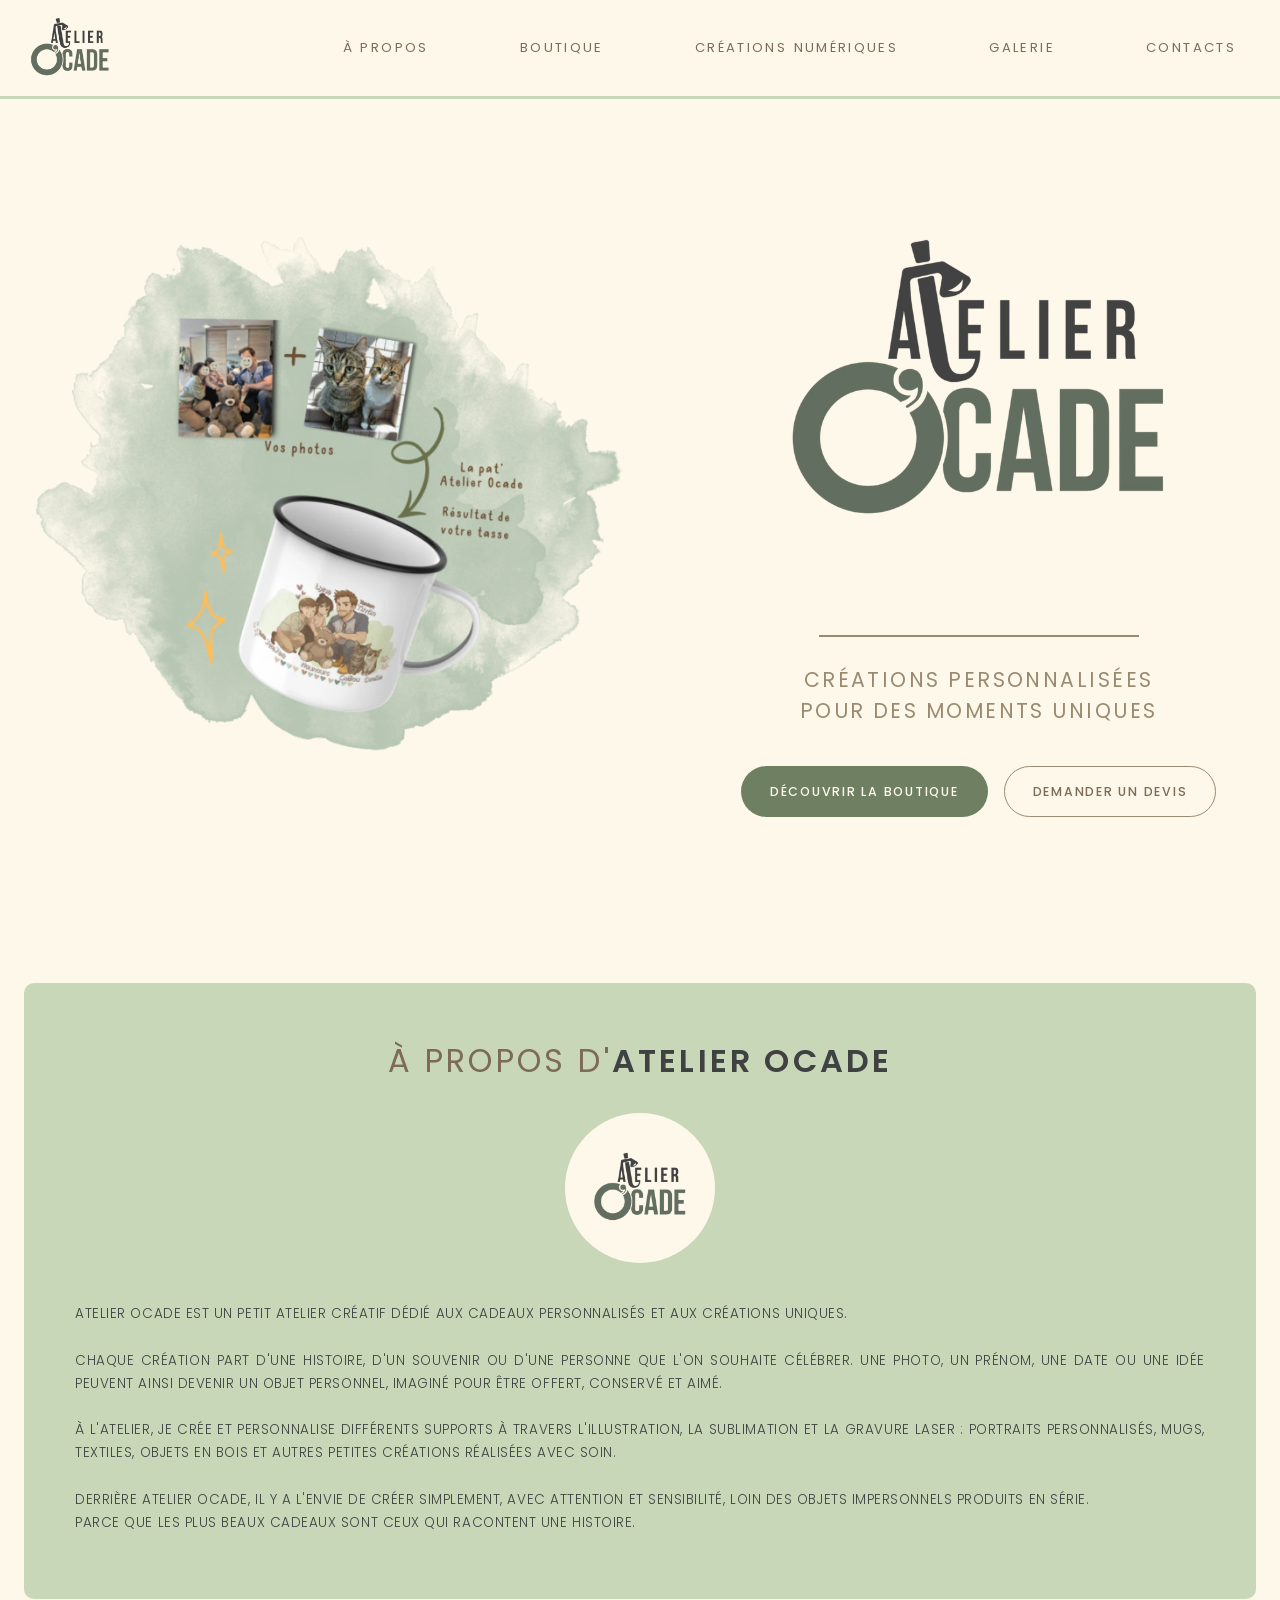
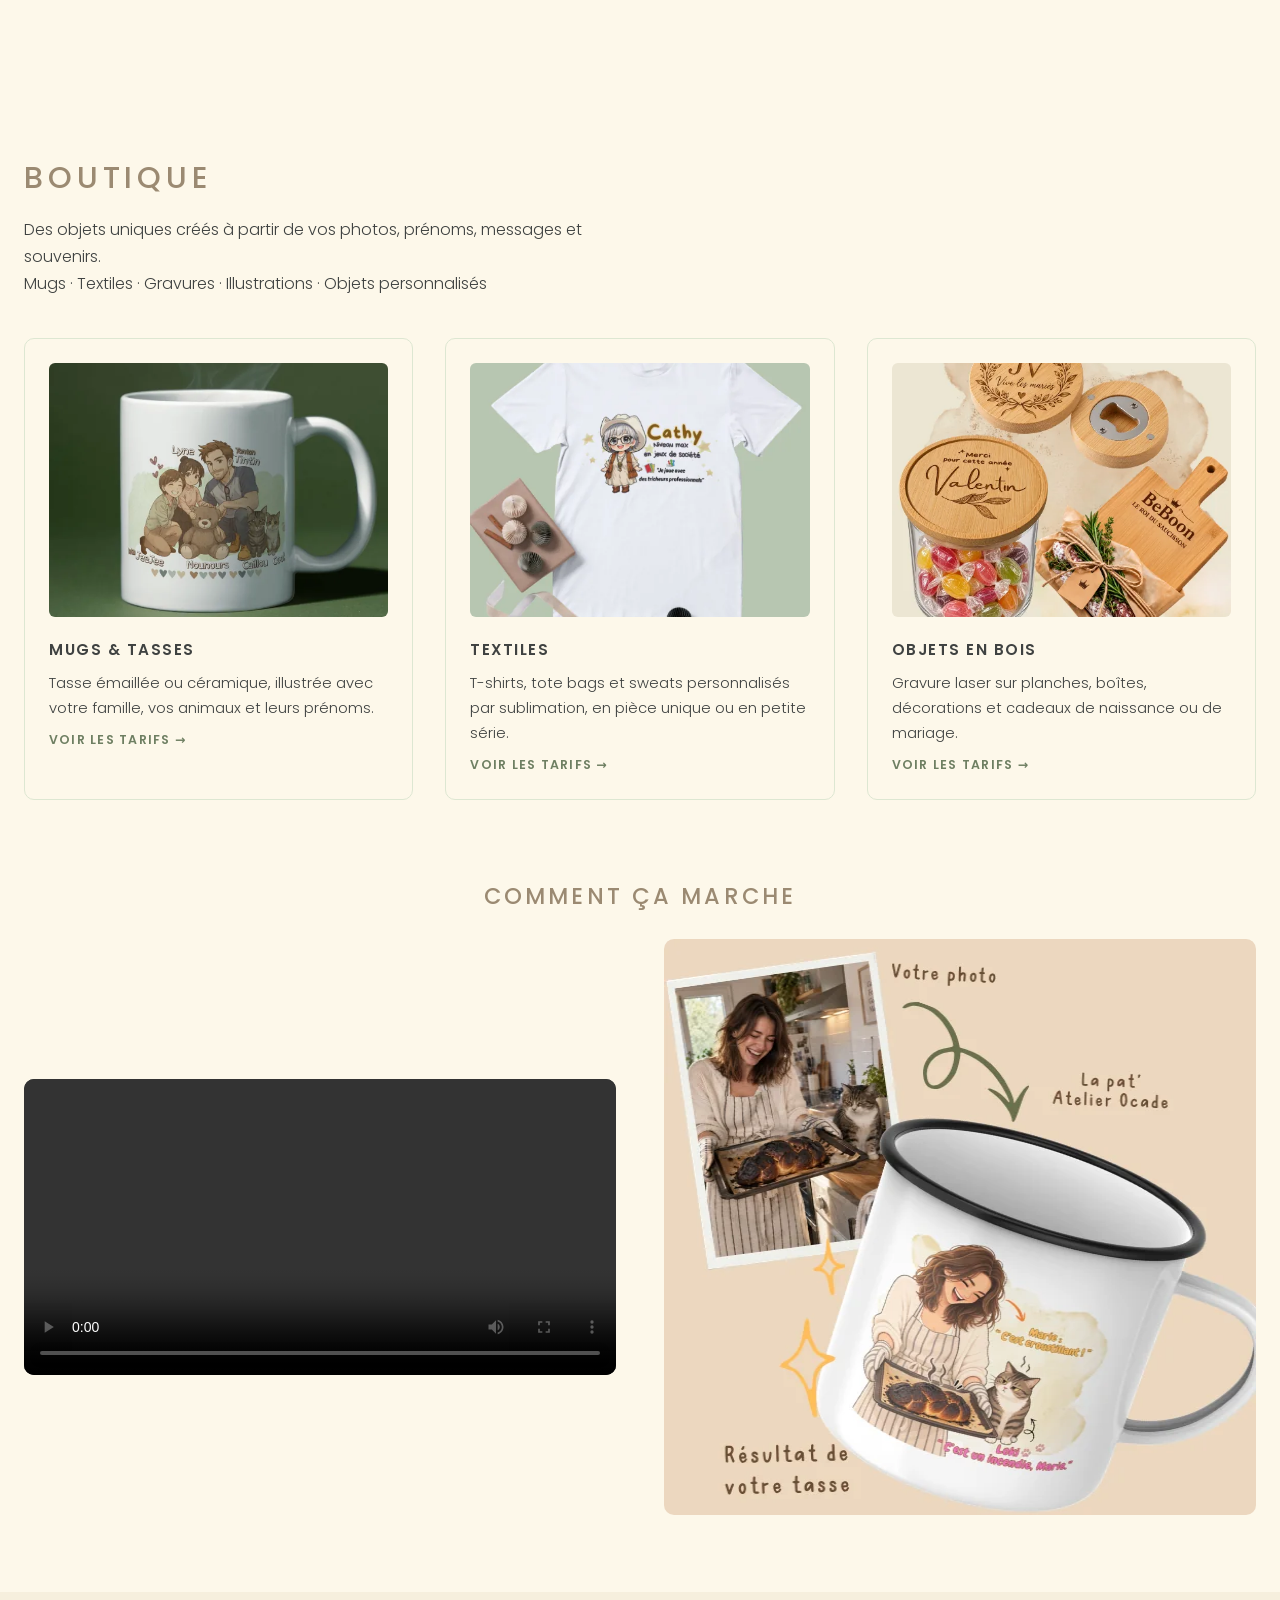
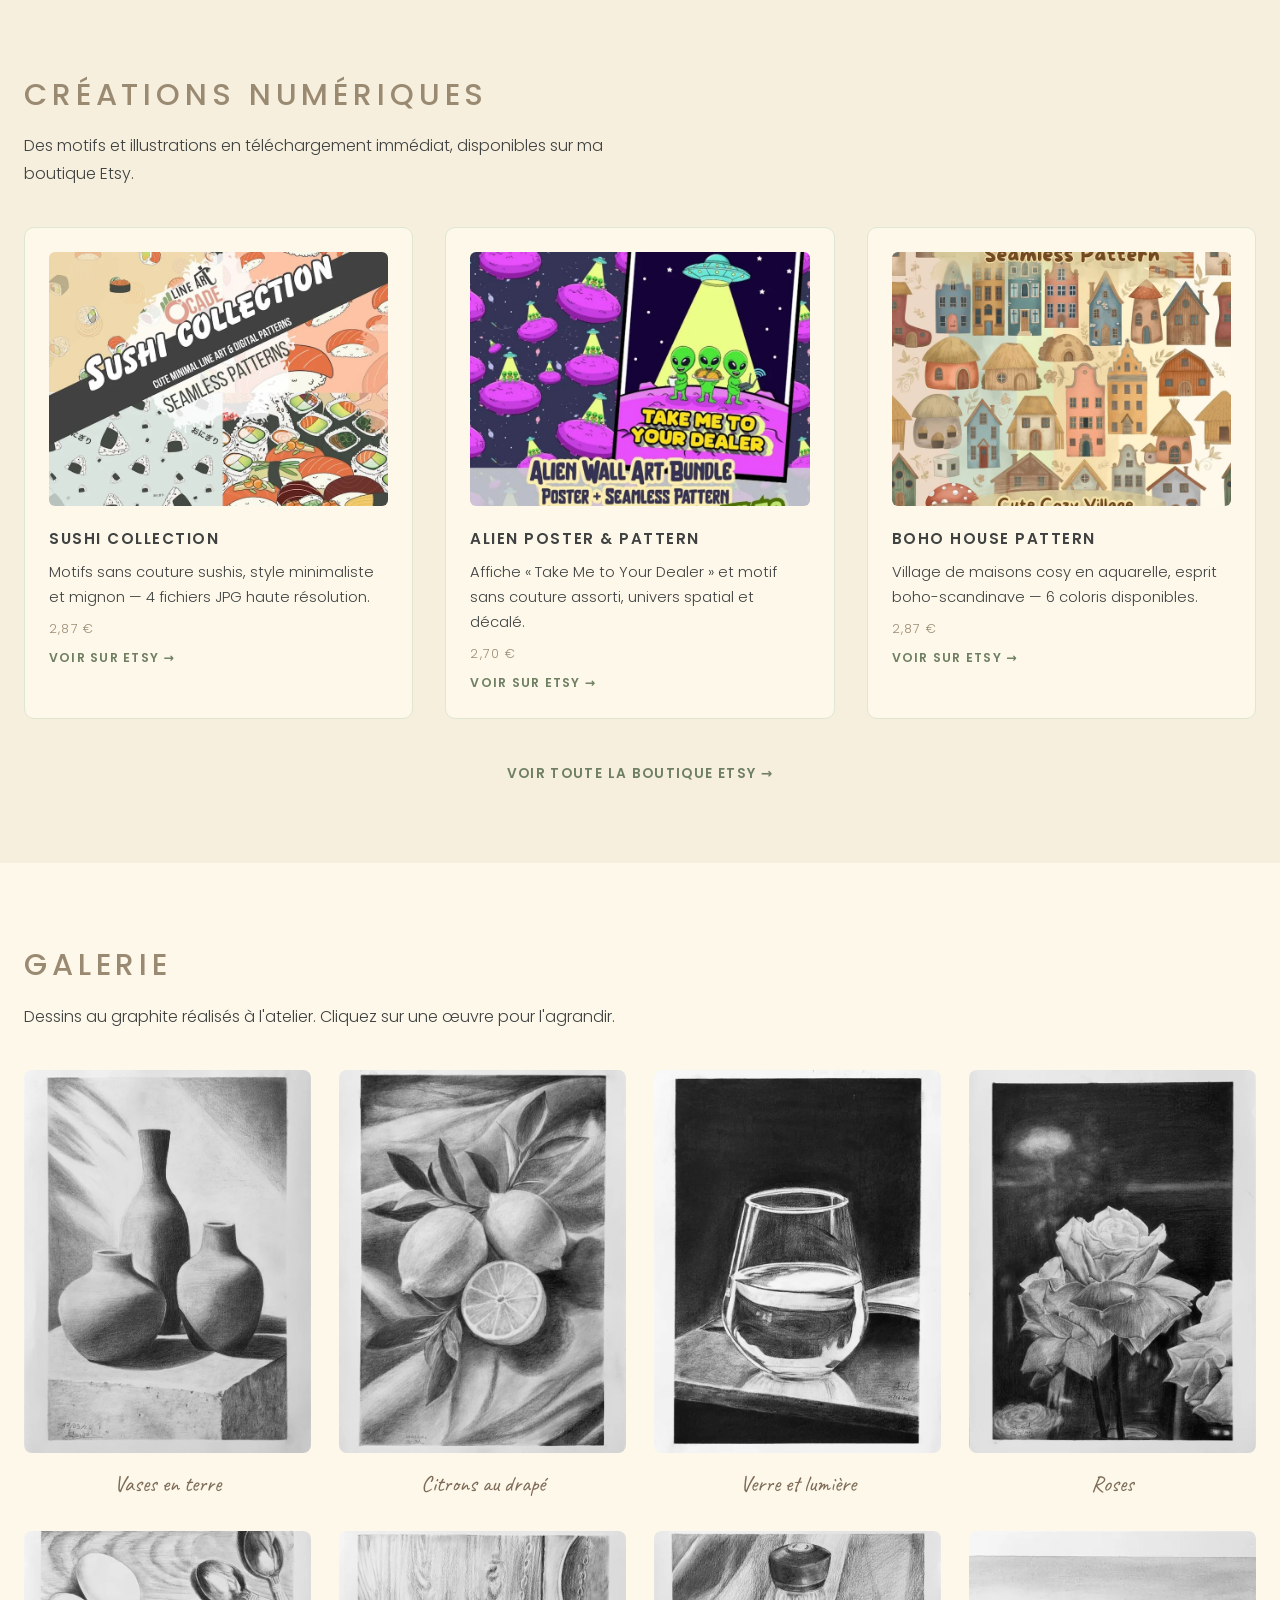
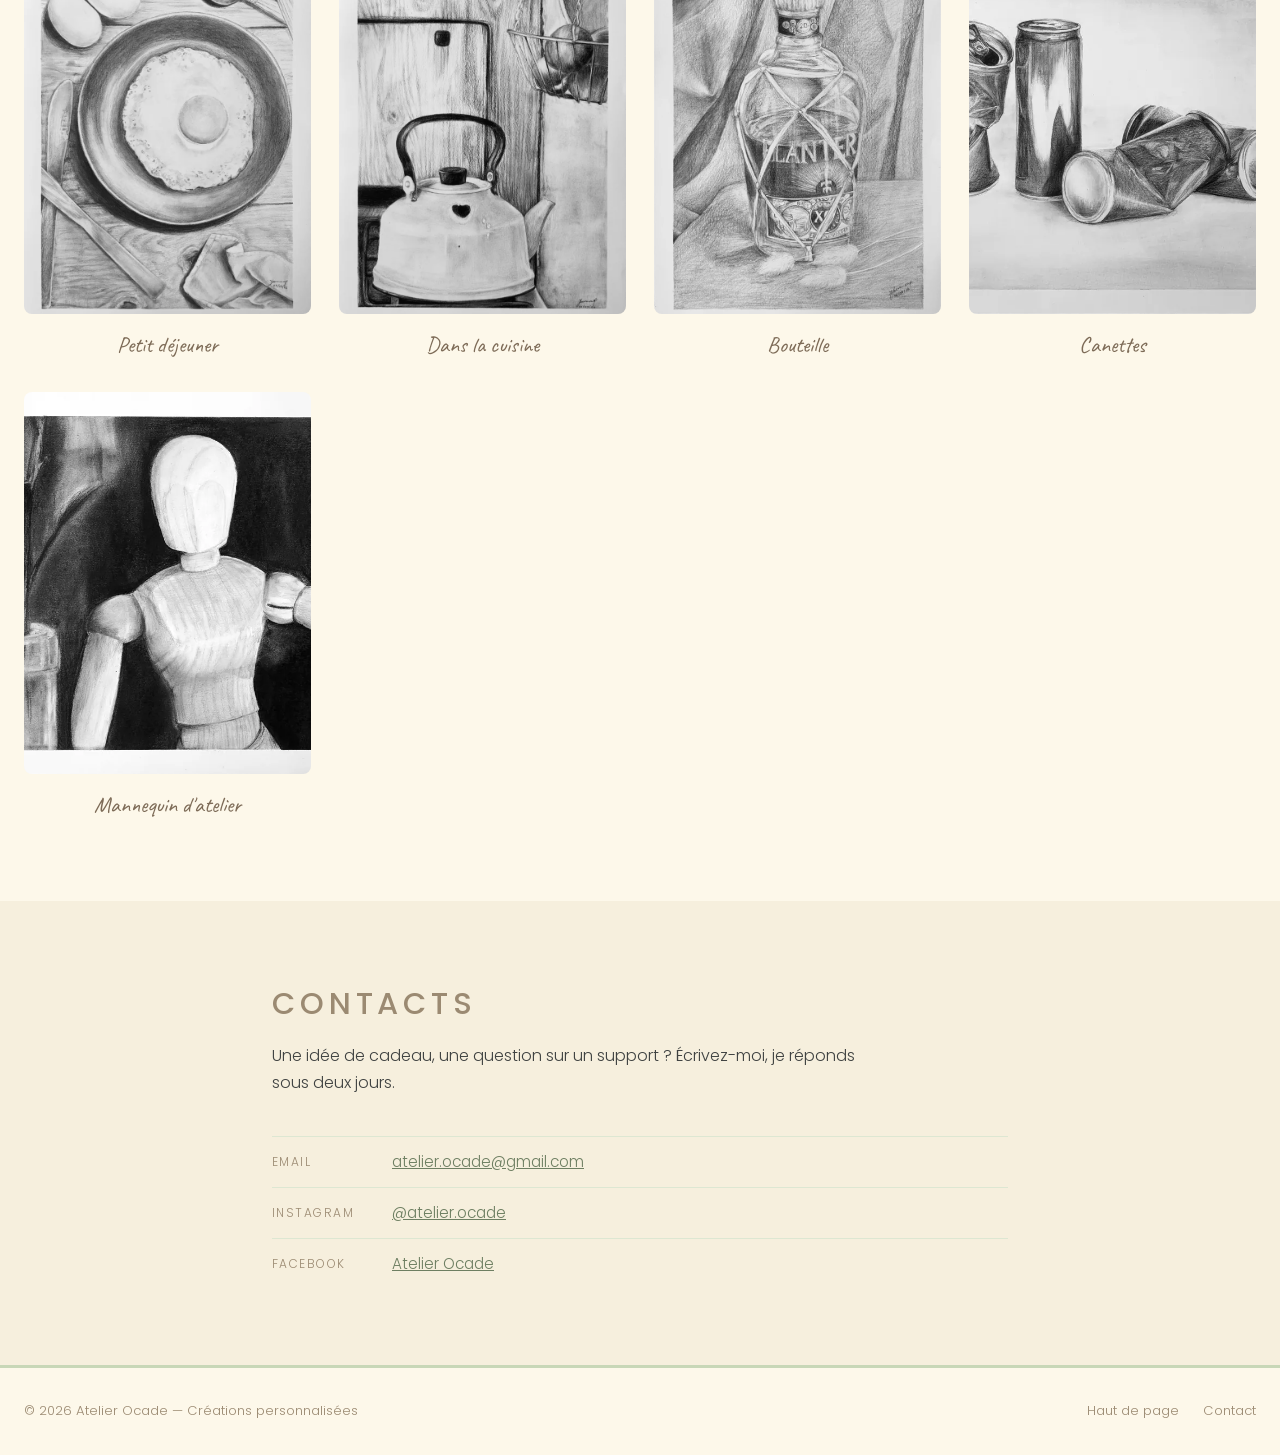
==== commit 9c68a6e1: "Boutique : bloc "Comment ca marche" + Creations numeriques Etsy - Sous les 3 cartes de la Boutique, " ====
--- a/index.html
+++ b/index.html
@@ -8,7 +8,7 @@
   <link rel="preconnect" href="https://fonts.googleapis.com">
   <link rel="preconnect" href="https://fonts.gstatic.com" crossorigin>
   <link href="https://fonts.googleapis.com/css2?family=Poppins:wght@300;400;500;600&family=Caveat:wght@600&display=swap" rel="stylesheet">
-  <link rel="stylesheet" href="style.css?v=8">
+  <link rel="stylesheet" href="style.css?v=10">
   <link rel="icon" href="IMAGES/web/LOGO_AO.webp">
 </head>
 <body>
@@ -92,30 +92,51 @@
             <p class="voir-tarifs">Voir les tarifs</p>
           </article>
         </div>
+
+        <div class="comment-marche">
+          <h3 class="comment-marche-titre">Comment ça marche</h3>
+          <div class="comment-marche-grille">
+            <div class="comment-marche-video">
+              <video src="IMAGES/web/comment-commander.mp4" controls playsinline preload="metadata">
+                Votre navigateur ne prend pas en charge la vidéo. <a href="IMAGES/web/comment-commander.mp4">Télécharger la vidéo</a>.
+              </video>
+            </div>
+            <figure class="comment-marche-image">
+              <img src="IMAGES/web/comment-commander.webp" alt="Étapes de commande : envoyez votre photo, Atelier Ocade la transforme en illustration imprimée sur votre tasse" loading="lazy" width="576" height="576">
+            </figure>
+          </div>
+        </div>
       </div>
     </section>
 
     <section id="numerique" class="section section-alt">
       <div class="wrap">
         <h2 class="section-titre">Créations numériques</h2>
-        <p class="section-chapo">Vos illustrations en fichier numérique, livrées par email et prêtes à imprimer.</p>
+        <p class="section-chapo">Des motifs et illustrations en téléchargement immédiat, disponibles sur ma boutique Etsy.</p>
         <div class="grille grille-3">
-          <article class="carte carte-simple">
-            <span class="carte-num">01</span>
-            <h3>Portrait illustré</h3>
-            <p>Votre photo redessinée à la main, livrée en haute définition (PNG et PDF).</p>
-          </article>
-          <article class="carte carte-simple">
-            <span class="carte-num">02</span>
-            <h3>Affiche personnalisée</h3>
-            <p>Prénoms, dates, citation : une affiche composée sur mesure, à imprimer où vous voulez.</p>
-          </article>
-          <article class="carte carte-simple">
-            <span class="carte-num">03</span>
-            <h3>Carte &amp; faire-part</h3>
-            <p>Naissance, mariage, anniversaire : un modèle unique, décliné selon vos besoins.</p>
-          </article>
-        </div>
+          <a class="carte carte-etsy" href="https://www.etsy.com/fr/listing/4397331436/sushi-collection-cute-minimalist" target="_blank" rel="noopener">
+            <div class="carte-visuel"><img src="IMAGES/web/numerique/sushi.webp" alt="Sushi Collection — motifs sans couture sushis, minimalistes et mignons" loading="lazy" width="800" height="800"></div>
+            <h3>Sushi Collection</h3>
+            <p>Motifs sans couture sushis, style minimaliste et mignon — 4 fichiers JPG haute résolution.</p>
+            <p class="prix">2,87 €</p>
+            <p class="voir-lien">Voir sur Etsy</p>
+          </a>
+          <a class="carte carte-etsy" href="https://www.etsy.com/fr/listing/4403102372/alien-poster-seamless-pattern-bundle-o" target="_blank" rel="noopener">
+            <div class="carte-visuel"><img src="IMAGES/web/numerique/alien.webp" alt="Alien Poster & Seamless Pattern Bundle — affiche et motif extraterrestres" loading="lazy" width="800" height="800"></div>
+            <h3>Alien Poster &amp; Pattern</h3>
+            <p>Affiche « Take Me to Your Dealer » et motif sans couture assorti, univers spatial et décalé.</p>
+            <p class="prix">2,70 €</p>
+            <p class="voir-lien">Voir sur Etsy</p>
+          </a>
+          <a class="carte carte-etsy" href="https://www.etsy.com/fr/listing/4408430666/boho-house-seamless-pattern-boho-village" target="_blank" rel="noopener">
+            <div class="carte-visuel"><img src="IMAGES/web/numerique/boho.webp" alt="Boho House Seamless Pattern — village de maisons aquarelle style boho" loading="lazy" width="800" height="800"></div>
+            <h3>Boho House Pattern</h3>
+            <p>Village de maisons cosy en aquarelle, esprit boho-scandinave — 6 coloris disponibles.</p>
+            <p class="prix">2,87 €</p>
+            <p class="voir-lien">Voir sur Etsy</p>
+          </a>
+        </div>
+        <p class="numerique-note"><a href="https://www.etsy.com/fr/shop/Ocade" target="_blank" rel="noopener">Voir toute la boutique Etsy →</a></p>
       </div>
     </section>
 
--- a/style.css
+++ b/style.css
@@ -255,10 +255,13 @@
 .grille-3 { grid-template-columns: repeat(auto-fit, minmax(260px, 1fr)); }
 
 .carte {
+  display: block;
   background: var(--creme);
   border: 1px solid var(--sauge-pale);
   border-radius: 10px;
   padding: 1.5rem;
+  text-decoration: none;
+  color: inherit;
   transition: transform var(--transition), box-shadow var(--transition);
 }
 .carte:hover {
@@ -283,7 +286,7 @@
   box-shadow: 0 12px 28px rgba(110, 127, 98, .16);
   outline: none;
 }
-.voir-tarifs {
+.voir-tarifs, .voir-lien {
   margin: .5rem 0 0 !important;
   color: var(--sauge);
   text-transform: uppercase;
@@ -291,7 +294,23 @@
   font-weight: 600;
   letter-spacing: .1em;
 }
-.voir-tarifs::after { content: " →"; }
+.voir-tarifs::after, .voir-lien::after { content: " →"; }
+
+.carte-etsy .prix { margin-top: .25rem; }
+
+.numerique-note {
+  margin: 2.5rem 0 0;
+  text-align: center;
+}
+.numerique-note a {
+  color: var(--sauge);
+  text-transform: uppercase;
+  font-size: .85rem;
+  font-weight: 600;
+  letter-spacing: .1em;
+  text-decoration: none;
+}
+.numerique-note a:hover { color: var(--taupe-fonce); }
 
 .carte-visuel {
   aspect-ratio: 4 / 3;
@@ -317,6 +336,46 @@
   text-transform: uppercase;
   font-size: .78rem !important;
   letter-spacing: .1em;
+}
+
+/* ---------- Comment ça marche ---------- */
+
+.comment-marche { margin-top: clamp(3rem, 6vw, 5rem); }
+
+.comment-marche-titre {
+  margin: 0 0 1.5rem;
+  color: var(--taupe);
+  text-transform: uppercase;
+  font-size: clamp(1.1rem, 2vw, 1.4rem);
+  font-weight: 500;
+  letter-spacing: .14em;
+  text-align: center;
+}
+
+.comment-marche-grille {
+  display: grid;
+  grid-template-columns: 1fr 1fr;
+  gap: clamp(1.5rem, 4vw, 3rem);
+  align-items: center;
+}
+
+.comment-marche-video,
+.comment-marche-image { margin: 0; }
+
+.comment-marche-video video {
+  width: 100%;
+  border-radius: 10px;
+  background: var(--anthracite);
+  display: block;
+}
+
+.comment-marche-image img {
+  width: 100%;
+  border-radius: 10px;
+}
+
+@media (max-width: 800px) {
+  .comment-marche-grille { grid-template-columns: 1fr; }
 }
 
 /* ---------- Galerie ---------- */
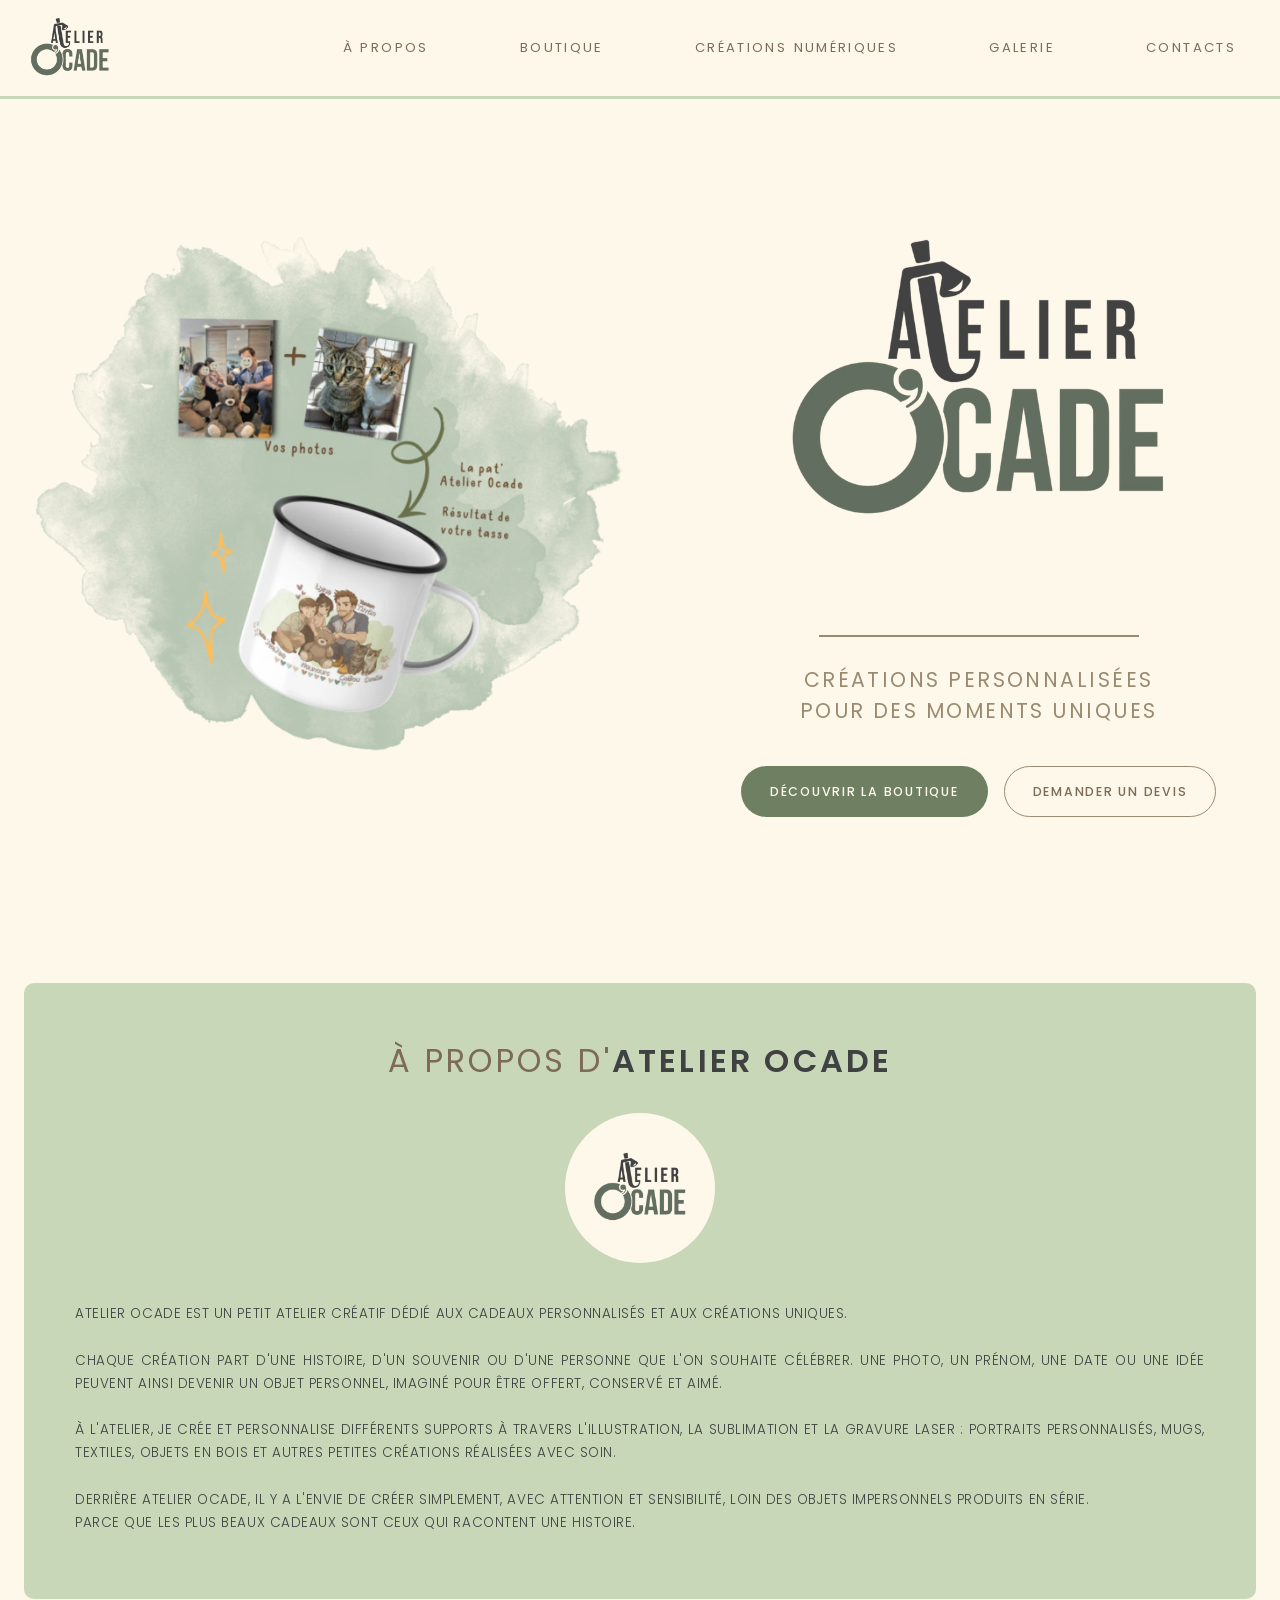
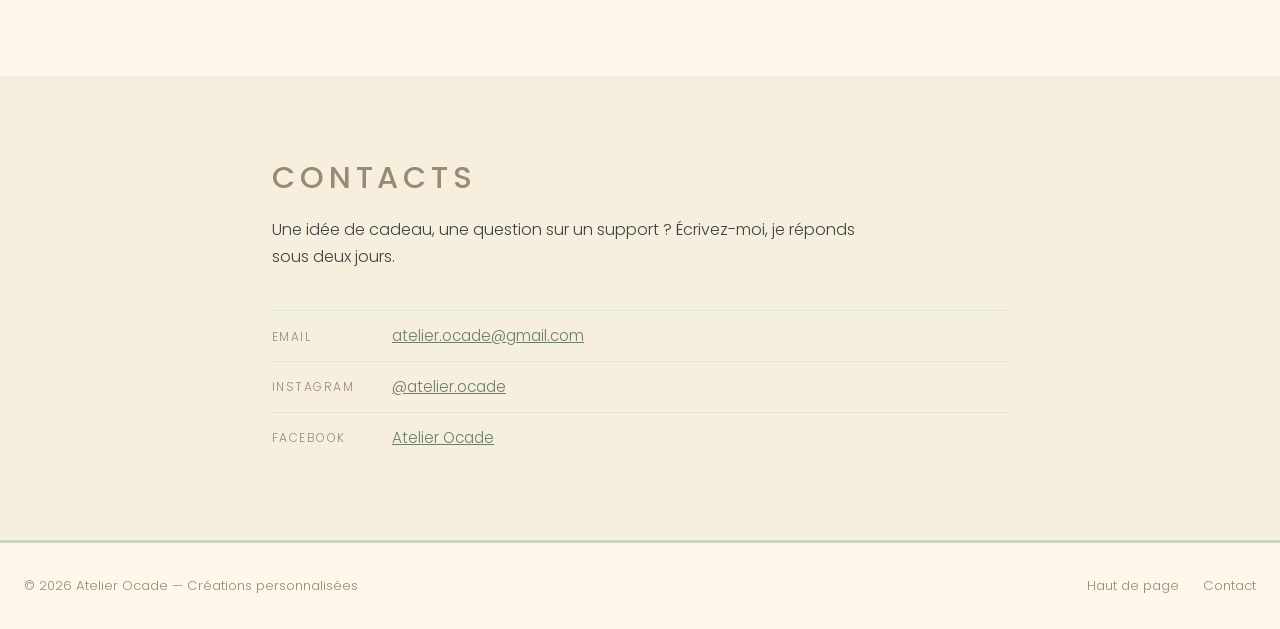
==== commit 6bc5cd73: "Scinde le site en vraies pages (Accueil, Boutique, Creations, Galerie) - index.html : Accueil, A pro" ====
--- a/index.html
+++ b/index.html
@@ -8,7 +8,7 @@
   <link rel="preconnect" href="https://fonts.googleapis.com">
   <link rel="preconnect" href="https://fonts.gstatic.com" crossorigin>
   <link href="https://fonts.googleapis.com/css2?family=Poppins:wght@300;400;500;600&family=Caveat:wght@600&display=swap" rel="stylesheet">
-  <link rel="stylesheet" href="style.css?v=10">
+  <link rel="stylesheet" href="style.css?v=16">
   <link rel="icon" href="IMAGES/web/LOGO_AO.webp">
 </head>
 <body>
@@ -26,9 +26,9 @@
 
       <nav id="nav" class="nav">
         <a href="#a-propos">À propos</a>
-        <a href="#boutique">Boutique</a>
-        <a href="#numerique">Créations numériques</a>
-        <a href="#galerie">Galerie</a>
+        <a href="boutique.html">Boutique</a>
+        <a href="numerique.html">Créations numériques</a>
+        <a href="galerie.html">Galerie</a>
         <a href="#contacts">Contacts</a>
       </nav>
     </div>
@@ -46,7 +46,7 @@
           <hr class="filet">
           <p class="baseline">Créations personnalisées<br>pour des moments uniques</p>
           <div class="hero-actions">
-            <a class="btn btn-primary" href="#boutique">Découvrir la boutique</a>
+            <a class="btn btn-primary" href="boutique.html">Découvrir la boutique</a>
             <a class="btn btn-ghost" href="#contacts">Demander un devis</a>
           </div>
         </div>
@@ -68,149 +68,6 @@
       </div>
     </section>
 
-    <section id="boutique" class="section">
-      <div class="wrap">
-        <h2 class="section-titre">Boutique</h2>
-        <p class="section-chapo">Des objets uniques créés à partir de vos photos, prénoms, messages et souvenirs.<br>Mugs · Textiles · Gravures · Illustrations · Objets personnalisés</p>
-        <div class="grille grille-3">
-          <article class="carte carte-tarifs" data-tarifs="tasses" tabindex="0" role="button" aria-haspopup="dialog" aria-controls="fenetre-tarifs">
-            <div class="carte-visuel"><img src="IMAGES/web/boutique/tasse.webp" alt="Mug personnalisé illustré avec une famille et ses animaux, prénoms inscrits autour" loading="lazy" width="576" height="576"></div>
-            <h3>Mugs &amp; tasses</h3>
-            <p>Tasse émaillée ou céramique, illustrée avec votre famille, vos animaux et leurs prénoms.</p>
-            <p class="voir-tarifs">Voir les tarifs</p>
-          </article>
-          <article class="carte carte-tarifs" data-tarifs="textile" tabindex="0" role="button" aria-haspopup="dialog" aria-controls="fenetre-tarifs">
-            <div class="carte-visuel"><img src="IMAGES/web/boutique/textile.webp" alt="T-shirt blanc personnalisé avec une illustration et un prénom" loading="lazy" width="576" height="576"></div>
-            <h3>Textiles</h3>
-            <p>T-shirts, tote bags et sweats personnalisés par sublimation, en pièce unique ou en petite série.</p>
-            <p class="voir-tarifs">Voir les tarifs</p>
-          </article>
-          <article class="carte carte-tarifs" data-tarifs="gravures" tabindex="0" role="button" aria-haspopup="dialog" aria-controls="fenetre-tarifs">
-            <div class="carte-visuel"><img src="IMAGES/web/boutique/gravure-laser.webp" alt="Objets en bois gravés au laser : boîtes, planche et dessous-de-verre personnalisés" loading="lazy" width="500" height="500"></div>
-            <h3>Objets en bois</h3>
-            <p>Gravure laser sur planches, boîtes, décorations et cadeaux de naissance ou de mariage.</p>
-            <p class="voir-tarifs">Voir les tarifs</p>
-          </article>
-        </div>
-
-        <div class="comment-marche">
-          <h3 class="comment-marche-titre">Comment ça marche</h3>
-          <div class="comment-marche-grille">
-            <div class="comment-marche-video">
-              <video src="IMAGES/web/comment-commander.mp4" controls playsinline preload="metadata">
-                Votre navigateur ne prend pas en charge la vidéo. <a href="IMAGES/web/comment-commander.mp4">Télécharger la vidéo</a>.
-              </video>
-            </div>
-            <figure class="comment-marche-image">
-              <img src="IMAGES/web/comment-commander.webp" alt="Étapes de commande : envoyez votre photo, Atelier Ocade la transforme en illustration imprimée sur votre tasse" loading="lazy" width="576" height="576">
-            </figure>
-          </div>
-        </div>
-      </div>
-    </section>
-
-    <section id="numerique" class="section section-alt">
-      <div class="wrap">
-        <h2 class="section-titre">Créations numériques</h2>
-        <p class="section-chapo">Des motifs et illustrations en téléchargement immédiat, disponibles sur ma boutique Etsy.</p>
-        <div class="grille grille-3">
-          <a class="carte carte-etsy" href="https://www.etsy.com/fr/listing/4397331436/sushi-collection-cute-minimalist" target="_blank" rel="noopener">
-            <div class="carte-visuel"><img src="IMAGES/web/numerique/sushi.webp" alt="Sushi Collection — motifs sans couture sushis, minimalistes et mignons" loading="lazy" width="800" height="800"></div>
-            <h3>Sushi Collection</h3>
-            <p>Motifs sans couture sushis, style minimaliste et mignon — 4 fichiers JPG haute résolution.</p>
-            <p class="prix">2,87 €</p>
-            <p class="voir-lien">Voir sur Etsy</p>
-          </a>
-          <a class="carte carte-etsy" href="https://www.etsy.com/fr/listing/4403102372/alien-poster-seamless-pattern-bundle-o" target="_blank" rel="noopener">
-            <div class="carte-visuel"><img src="IMAGES/web/numerique/alien.webp" alt="Alien Poster & Seamless Pattern Bundle — affiche et motif extraterrestres" loading="lazy" width="800" height="800"></div>
-            <h3>Alien Poster &amp; Pattern</h3>
-            <p>Affiche « Take Me to Your Dealer » et motif sans couture assorti, univers spatial et décalé.</p>
-            <p class="prix">2,70 €</p>
-            <p class="voir-lien">Voir sur Etsy</p>
-          </a>
-          <a class="carte carte-etsy" href="https://www.etsy.com/fr/listing/4408430666/boho-house-seamless-pattern-boho-village" target="_blank" rel="noopener">
-            <div class="carte-visuel"><img src="IMAGES/web/numerique/boho.webp" alt="Boho House Seamless Pattern — village de maisons aquarelle style boho" loading="lazy" width="800" height="800"></div>
-            <h3>Boho House Pattern</h3>
-            <p>Village de maisons cosy en aquarelle, esprit boho-scandinave — 6 coloris disponibles.</p>
-            <p class="prix">2,87 €</p>
-            <p class="voir-lien">Voir sur Etsy</p>
-          </a>
-        </div>
-        <p class="numerique-note"><a href="https://www.etsy.com/fr/shop/Ocade" target="_blank" rel="noopener">Voir toute la boutique Etsy →</a></p>
-      </div>
-    </section>
-
-    <section id="galerie" class="section">
-      <div class="wrap">
-        <h2 class="section-titre">Galerie</h2>
-        <p class="section-chapo">Dessins au graphite réalisés à l'atelier. Cliquez sur une œuvre pour l'agrandir.</p>
-        <div class="galerie">
-          <figure>
-            <a href="IMAGES/web/galerie/01-hd.webp" data-agrandir>
-              <img src="IMAGES/web/galerie/01.webp" alt="Trois vases en terre cuite, dessin au graphite" loading="lazy" width="1000" height="1422">
-            </a>
-            <figcaption>Vases en terre</figcaption>
-          </figure>
-          <figure>
-            <a href="IMAGES/web/galerie/02-hd.webp" data-agrandir>
-              <img src="IMAGES/web/galerie/02.webp" alt="Citrons et feuillage sur drapé, dessin au graphite" loading="lazy" width="1000" height="1425">
-            </a>
-            <figcaption>Citrons au drapé</figcaption>
-          </figure>
-          <figure>
-            <a href="IMAGES/web/galerie/03-hd.webp" data-agrandir>
-              <img src="IMAGES/web/galerie/03.webp" alt="Verre d'eau posé sur un livre, dessin au graphite" loading="lazy" width="1000" height="1438">
-            </a>
-            <figcaption>Verre et lumière</figcaption>
-          </figure>
-          <figure>
-            <a href="IMAGES/web/galerie/04-hd.webp" data-agrandir>
-              <img src="IMAGES/web/galerie/04.webp" alt="Roses sur fond sombre, dessin au graphite" loading="lazy" width="1000" height="1412">
-            </a>
-            <figcaption>Roses</figcaption>
-          </figure>
-          <figure>
-            <a href="IMAGES/web/galerie/05-hd.webp" data-agrandir>
-              <img src="IMAGES/web/galerie/05.webp" alt="Œuf au plat, couverts et œufs sur une table en bois, dessin au graphite" loading="lazy" width="1000" height="1428">
-            </a>
-            <figcaption>Petit déjeuner</figcaption>
-          </figure>
-          <figure>
-            <a href="IMAGES/web/galerie/06-hd.webp" data-agrandir>
-              <img src="IMAGES/web/galerie/06.webp" alt="Bouilloire émaillée dans une cuisine, dessin au graphite" loading="lazy" width="1000" height="1419">
-            </a>
-            <figcaption>Dans la cuisine</figcaption>
-          </figure>
-          <figure>
-            <a href="IMAGES/web/galerie/07-hd.webp" data-agrandir>
-              <img src="IMAGES/web/galerie/07.webp" alt="Bouteille en verre gravé sur drapé, dessin au graphite" loading="lazy" width="1000" height="1435">
-            </a>
-            <figcaption>Bouteille</figcaption>
-          </figure>
-          <figure>
-            <a href="IMAGES/web/galerie/08-hd.webp" data-agrandir>
-              <img src="IMAGES/web/galerie/08.webp" alt="Canettes de soda écrasées, dessin au graphite" loading="lazy" width="1000" height="706">
-            </a>
-            <figcaption>Canettes</figcaption>
-          </figure>
-          <figure>
-            <a href="IMAGES/web/galerie/09-hd.webp" data-agrandir>
-              <img src="IMAGES/web/galerie/09.webp" alt="Mannequin d'atelier en bois près d'un vase, dessin au graphite" loading="lazy" width="1000" height="706">
-            </a>
-            <figcaption>Mannequin d'atelier</figcaption>
-          </figure>
-        </div>
-      </div>
-    </section>
-
-    <div class="visionneuse" hidden>
-      <button class="visionneuse-fermer" type="button" aria-label="Fermer">&times;</button>
-      <button class="visionneuse-prec" type="button" aria-label="Œuvre précédente">&lsaquo;</button>
-      <img alt="">
-      <button class="visionneuse-suiv" type="button" aria-label="Œuvre suivante">&rsaquo;</button>
-      <p class="visionneuse-legende"></p>
-    </div>
-
     <section id="contacts" class="section section-alt">
       <div class="wrap contacts-inner">
         <h2 class="section-titre">Contacts</h2>
@@ -222,14 +79,6 @@
         </ul>
       </div>
     </section>
-
-    <div class="fenetre-tarifs" id="fenetre-tarifs" hidden>
-      <div class="fenetre-tarifs-panneau" role="dialog" aria-modal="true" aria-labelledby="fenetre-tarifs-titre">
-        <button class="fenetre-tarifs-fermer" type="button" aria-label="Fermer">&times;</button>
-        <h3 class="fenetre-tarifs-titre" id="fenetre-tarifs-titre"></h3>
-        <div class="fenetre-tarifs-grille"></div>
-      </div>
-    </div>
 
   </main>
 
--- a/style.css
+++ b/style.css
@@ -369,16 +369,46 @@
   display: block;
 }
 
+/* Le visuel ne depasse jamais sa resolution source (576px) : au-dela,
+   l'agrandir le rendrait flou/pixelise sur les ecrans retina. Le cadre
+   garde les proportions et comble l'espace restant avec le fond creme. */
+.comment-marche-image {
+  background: var(--creme-fonce);
+  border-radius: 10px;
+  overflow: hidden;
+  display: flex;
+  align-items: center;
+  justify-content: center;
+  min-height: 100%;
+}
 .comment-marche-image img {
   width: 100%;
-  border-radius: 10px;
+  max-width: 480px;
+  height: auto;
+  display: block;
+  margin: 0 auto;
 }
 
 @media (max-width: 800px) {
   .comment-marche-grille { grid-template-columns: 1fr; }
+  .comment-marche-image img { max-width: 300px; }
 }
 
 /* ---------- Galerie ---------- */
+
+.galerie-intro {
+  margin: 0 0 2rem;
+}
+.galerie-intro p {
+  margin: 0 0 1rem;
+  color: var(--anthracite);
+}
+.galerie-intro p:last-child { margin-bottom: 0; }
+
+/* Cette phrase suit l'intro sur la meme largeur : sans cela, le
+   max-width de .section-chapo (utile ailleurs pour un chapo court)
+   la fait revenir a la ligne trop tot. */
+#galerie .section-chapo { max-width: none; }
 
 .galerie {
   display: grid;
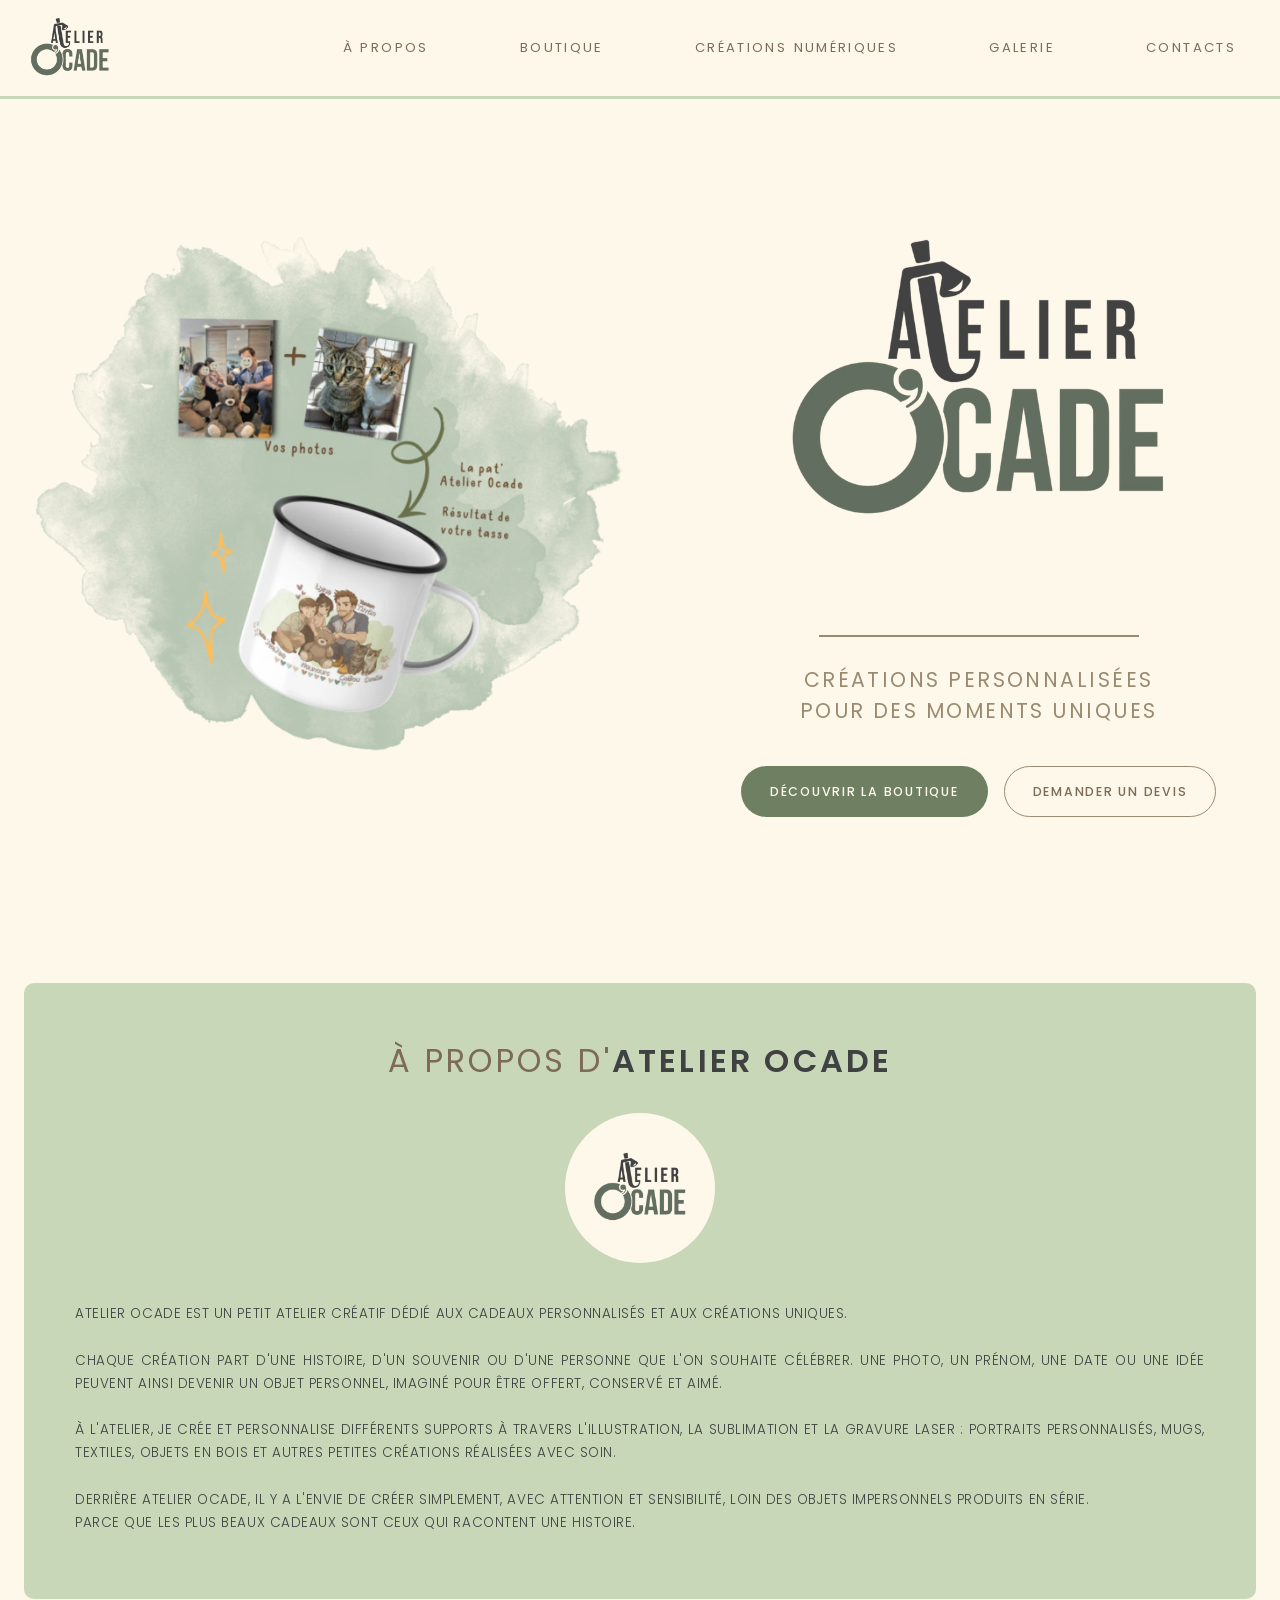
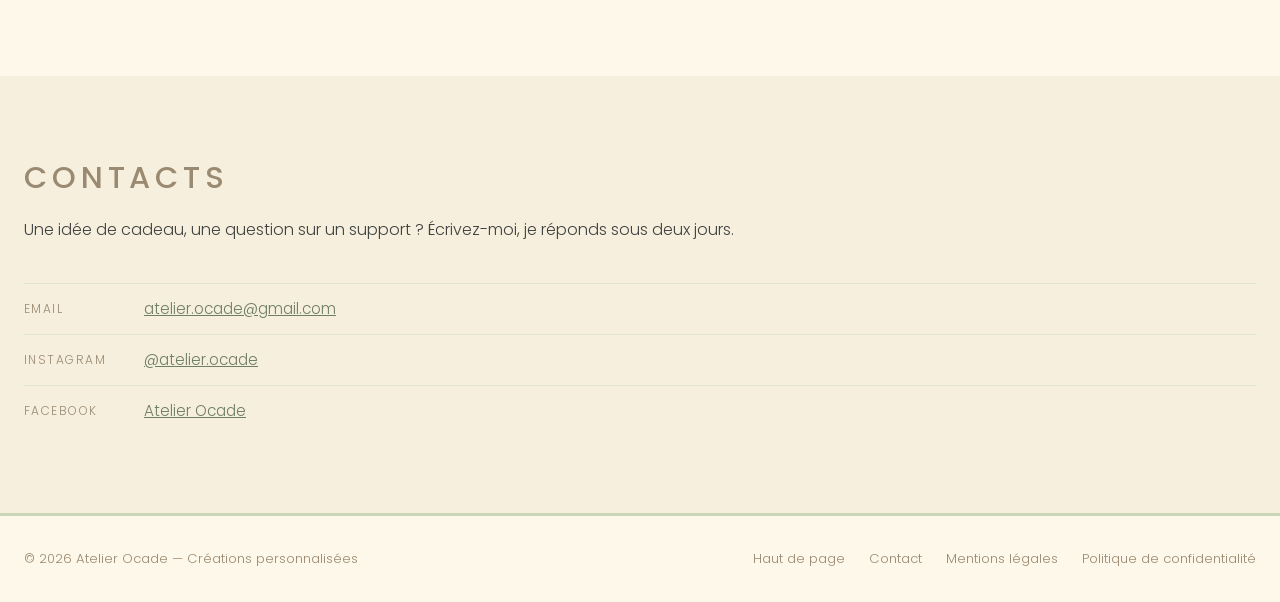
==== commit a0031586: "Ajoute Mentions legales et Politique de confidentialite - mentions-legales.html : identite (entrepre" ====
--- a/index.html
+++ b/index.html
@@ -5,10 +5,7 @@
   <meta name="viewport" content="width=device-width, initial-scale=1">
   <title>Atelier Ocade — Créations personnalisées</title>
   <meta name="description" content="Atelier Ocade : cadeaux personnalisés et créations uniques. Illustration, sublimation et gravure laser — portraits, mugs, textiles et objets en bois.">
-  <link rel="preconnect" href="https://fonts.googleapis.com">
-  <link rel="preconnect" href="https://fonts.gstatic.com" crossorigin>
-  <link href="https://fonts.googleapis.com/css2?family=Poppins:wght@300;400;500;600&family=Caveat:wght@600&display=swap" rel="stylesheet">
-  <link rel="stylesheet" href="style.css?v=16">
+  <link rel="stylesheet" href="style.css?v=19">
   <link rel="icon" href="IMAGES/web/LOGO_AO.webp">
 </head>
 <body>
@@ -88,6 +85,8 @@
       <p class="footer-liens">
         <a href="#accueil">Haut de page</a>
         <a href="#contacts">Contact</a>
+        <a href="mentions-legales.html">Mentions légales</a>
+        <a href="politique-confidentialite.html">Politique de confidentialité</a>
       </p>
     </div>
   </footer>
--- a/style.css
+++ b/style.css
@@ -1,6 +1,46 @@
 /* Atelier Ocade — feuille de style
    Palette issue du logo et des maquettes :
    crème, vert sauge, taupe, anthracite. */
+
+/* Polices hebergees localement (sous-ensemble latin, suffisant pour
+   le francais) : aucune requete vers Google Fonts au chargement du
+   site, donc rien a declarer a ce sujet dans la politique de
+   confidentialite. */
+@font-face {
+  font-family: "Poppins";
+  font-style: normal;
+  font-weight: 300;
+  font-display: swap;
+  src: url("IMAGES/web/polices/poppins-300.woff2") format("woff2");
+}
+@font-face {
+  font-family: "Poppins";
+  font-style: normal;
+  font-weight: 400;
+  font-display: swap;
+  src: url("IMAGES/web/polices/poppins-400.woff2") format("woff2");
+}
+@font-face {
+  font-family: "Poppins";
+  font-style: normal;
+  font-weight: 500;
+  font-display: swap;
+  src: url("IMAGES/web/polices/poppins-500.woff2") format("woff2");
+}
+@font-face {
+  font-family: "Poppins";
+  font-style: normal;
+  font-weight: 600;
+  font-display: swap;
+  src: url("IMAGES/web/polices/poppins-600.woff2") format("woff2");
+}
+@font-face {
+  font-family: "Caveat";
+  font-style: normal;
+  font-weight: 600;
+  font-display: swap;
+  src: url("IMAGES/web/polices/caveat-600.woff2") format("woff2");
+}
 
 :root {
   --creme: #fdf8ea;
@@ -201,7 +241,6 @@
 
 .section-chapo {
   margin: 0 0 2.5rem;
-  max-width: 60ch;
   color: var(--anthracite);
 }
 
@@ -404,11 +443,6 @@
   color: var(--anthracite);
 }
 .galerie-intro p:last-child { margin-bottom: 0; }
-
-/* Cette phrase suit l'intro sur la meme largeur : sans cela, le
-   max-width de .section-chapo (utile ailleurs pour un chapo court)
-   la fait revenir a la ligne trop tot. */
-#galerie .section-chapo { max-width: none; }
 
 .galerie {
   display: grid;
@@ -592,9 +626,44 @@
   font-weight: 500;
 }
 
+/* ---------- Pages legales ---------- */
+
+/* Texte long, lu en continu : contrairement aux chapos d'une phrase,
+   une largeur confortable de lecture reste ici preferable a une
+   ligne qui court sur toute la largeur du site. */
+.page-legale { max-width: 72ch; }
+
+.page-legale h3 {
+  margin: 2rem 0 .75rem;
+  color: var(--taupe-fonce);
+  text-transform: uppercase;
+  font-size: .95rem;
+  font-weight: 600;
+  letter-spacing: .08em;
+}
+.page-legale h3:first-child { margin-top: 0; }
+
+.page-legale p {
+  margin: 0 0 1rem;
+  color: var(--anthracite);
+}
+
+.page-legale ul {
+  margin: 0 0 1rem;
+  padding-left: 1.25rem;
+}
+.page-legale li { margin-bottom: .4rem; color: var(--anthracite); }
+
+.page-legale a { color: var(--sauge); }
+
+.page-legale .maj {
+  margin-top: 2.5rem;
+  color: var(--taupe);
+  font-size: .85rem;
+  font-style: italic;
+}
+
 /* ---------- Contacts ---------- */
-
-.contacts-inner { max-width: 46rem; }
 
 .coordonnees { list-style: none; margin: 0; padding: 0; }
 .coordonnees li {
@@ -631,7 +700,7 @@
   color: var(--taupe);
 }
 .footer-inner p { margin: 0; }
-.footer-liens { display: flex; gap: 1.5rem; }
+.footer-liens { display: flex; flex-wrap: wrap; gap: .75rem 1.5rem; }
 .footer-liens a { text-decoration: none; }
 .footer-liens a:hover { color: var(--sauge); }
 
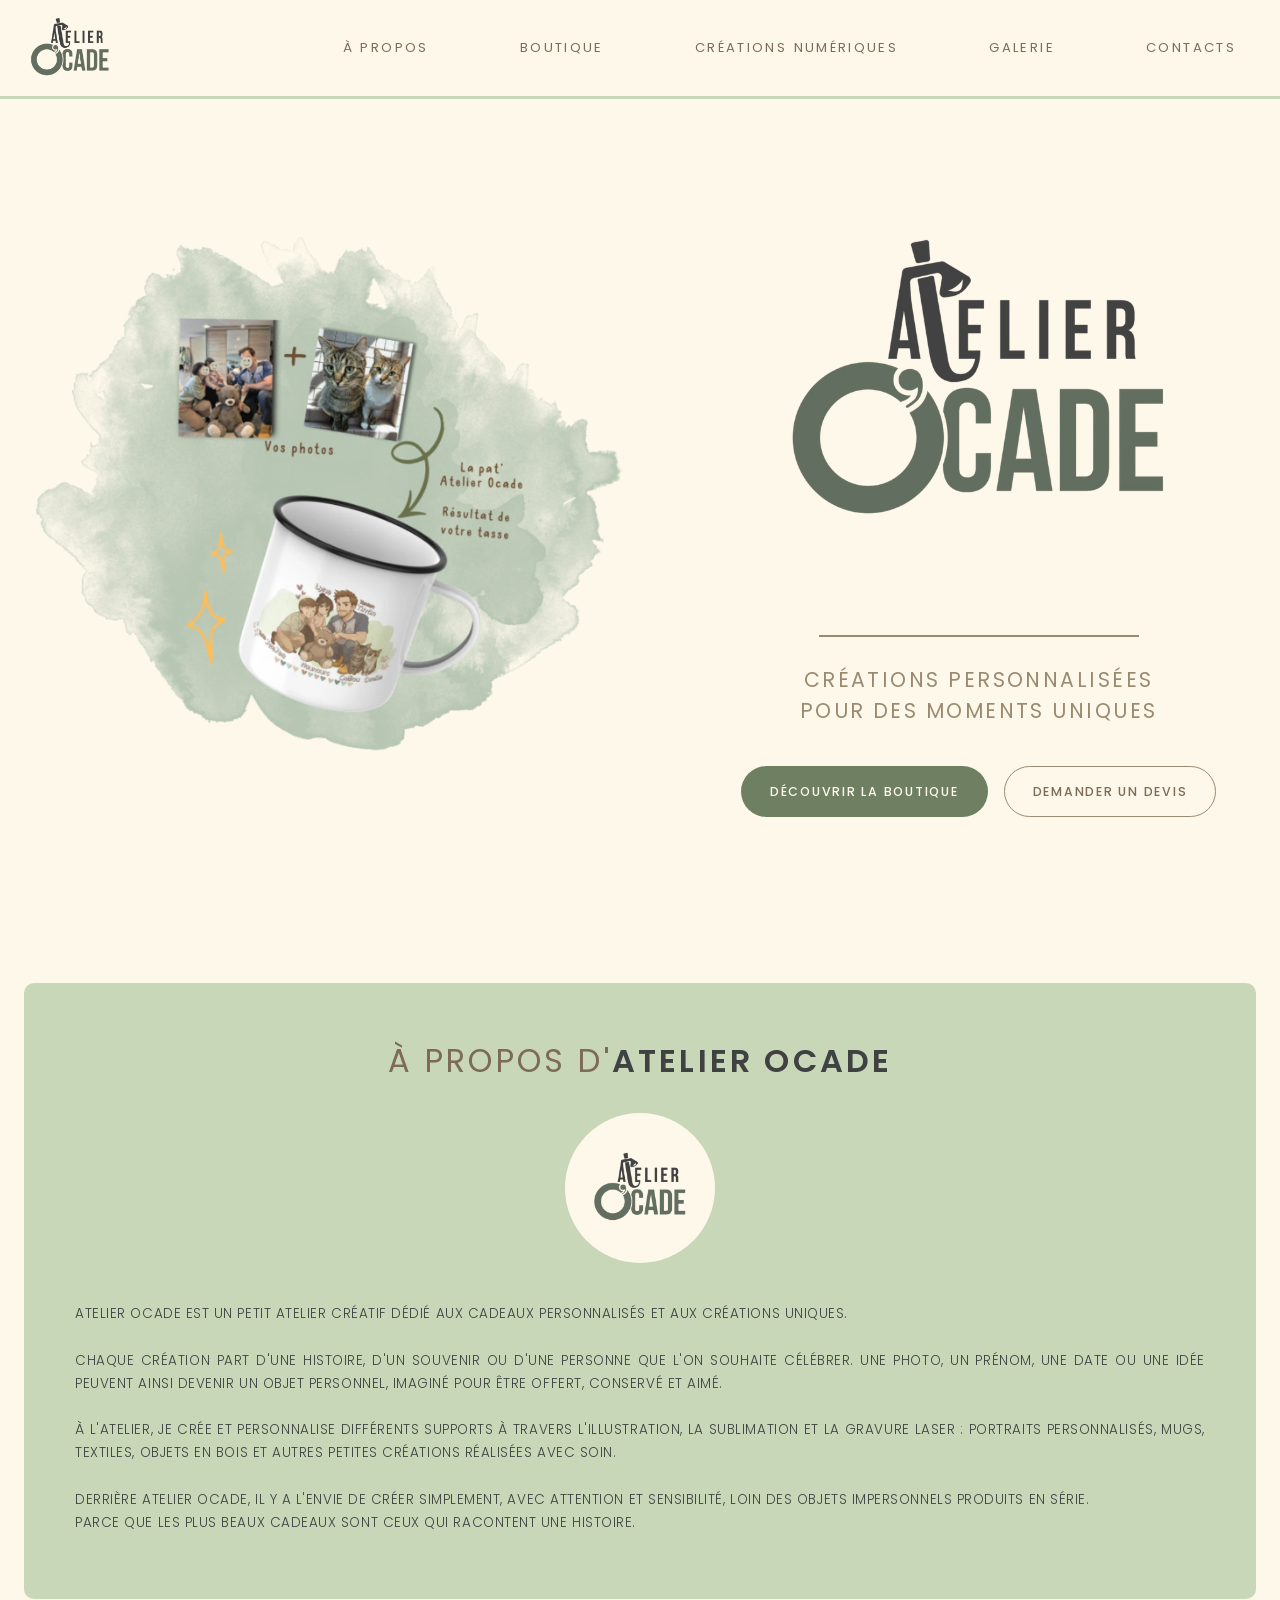
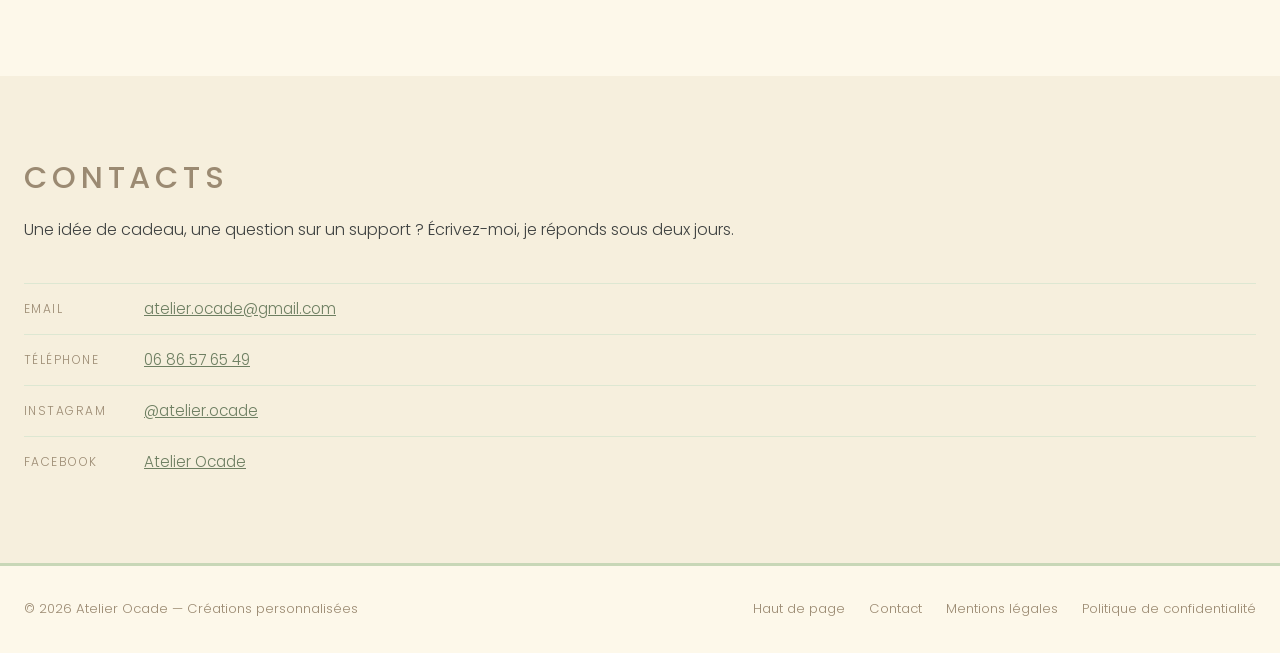
==== commit 5ba3761f: "Contacts : telephone + bloc present sur chaque page - Ajoute le numero 06 86 57 65 49 (lien tel:) da" ====
--- a/index.html
+++ b/index.html
@@ -5,7 +5,7 @@
   <meta name="viewport" content="width=device-width, initial-scale=1">
   <title>Atelier Ocade — Créations personnalisées</title>
   <meta name="description" content="Atelier Ocade : cadeaux personnalisés et créations uniques. Illustration, sublimation et gravure laser — portraits, mugs, textiles et objets en bois.">
-  <link rel="stylesheet" href="style.css?v=19">
+  <link rel="stylesheet" href="style.css?v=20">
   <link rel="icon" href="IMAGES/web/LOGO_AO.webp">
 </head>
 <body>
@@ -71,6 +71,7 @@
         <p class="section-chapo">Une idée de cadeau, une question sur un support ? Écrivez-moi, je réponds sous deux jours.</p>
         <ul class="coordonnees">
           <li><span>Email</span><a href="mailto:atelier.ocade@gmail.com">atelier.ocade@gmail.com</a></li>
+          <li><span>Téléphone</span><a href="tel:+33686576549">06 86 57 65 49</a></li>
           <li><span>Instagram</span><a href="https://instagram.com/atelier.ocade">@atelier.ocade</a></li>
           <li><span>Facebook</span><a href="https://www.facebook.com/atelier.ocade">Atelier Ocade</a></li>
         </ul>
@@ -91,6 +92,6 @@
     </div>
   </footer>
 
-  <script src="script.js?v=8"></script>
+  <script src="script.js?v=10"></script>
 </body>
 </html>
--- a/style.css
+++ b/style.css
@@ -604,8 +604,8 @@
   grid-template-columns: repeat(auto-fill, minmax(200px, 1fr));
   gap: 1.5rem;
 }
-/* Une seule piece (ex. visuel de tarifs deja legende) : on evite
-   qu'elle s'etire sur toute la largeur du panneau. */
+/* Une seule piece : on evite qu'elle s'etire sur toute la largeur
+   du panneau. */
 .fenetre-tarifs-grille--unique {
   grid-template-columns: minmax(0, 420px);
   justify-content: center;
@@ -625,6 +625,22 @@
   font-size: .88rem;
   font-weight: 500;
 }
+
+/* Texte explicatif optionnel sous la grille (ex. gravure laser).
+   Masque quand le groupe n'en fournit pas. */
+.fenetre-tarifs-texte {
+  margin-top: 2rem;
+  padding-top: 1.5rem;
+  border-top: 1px solid var(--sauge-pale);
+  color: var(--anthracite);
+  font-size: .92rem;
+}
+.fenetre-tarifs-texte:empty { display: none; }
+.fenetre-tarifs-texte p { margin: 0 0 .75rem; }
+.fenetre-tarifs-texte ul { margin: 0; padding-left: 1.25rem; }
+.fenetre-tarifs-texte li { margin-bottom: .6rem; }
+.fenetre-tarifs-texte li:last-child { margin-bottom: 0; }
+.fenetre-tarifs-texte strong { color: var(--taupe-fonce); }
 
 /* ---------- Pages legales ---------- */
 
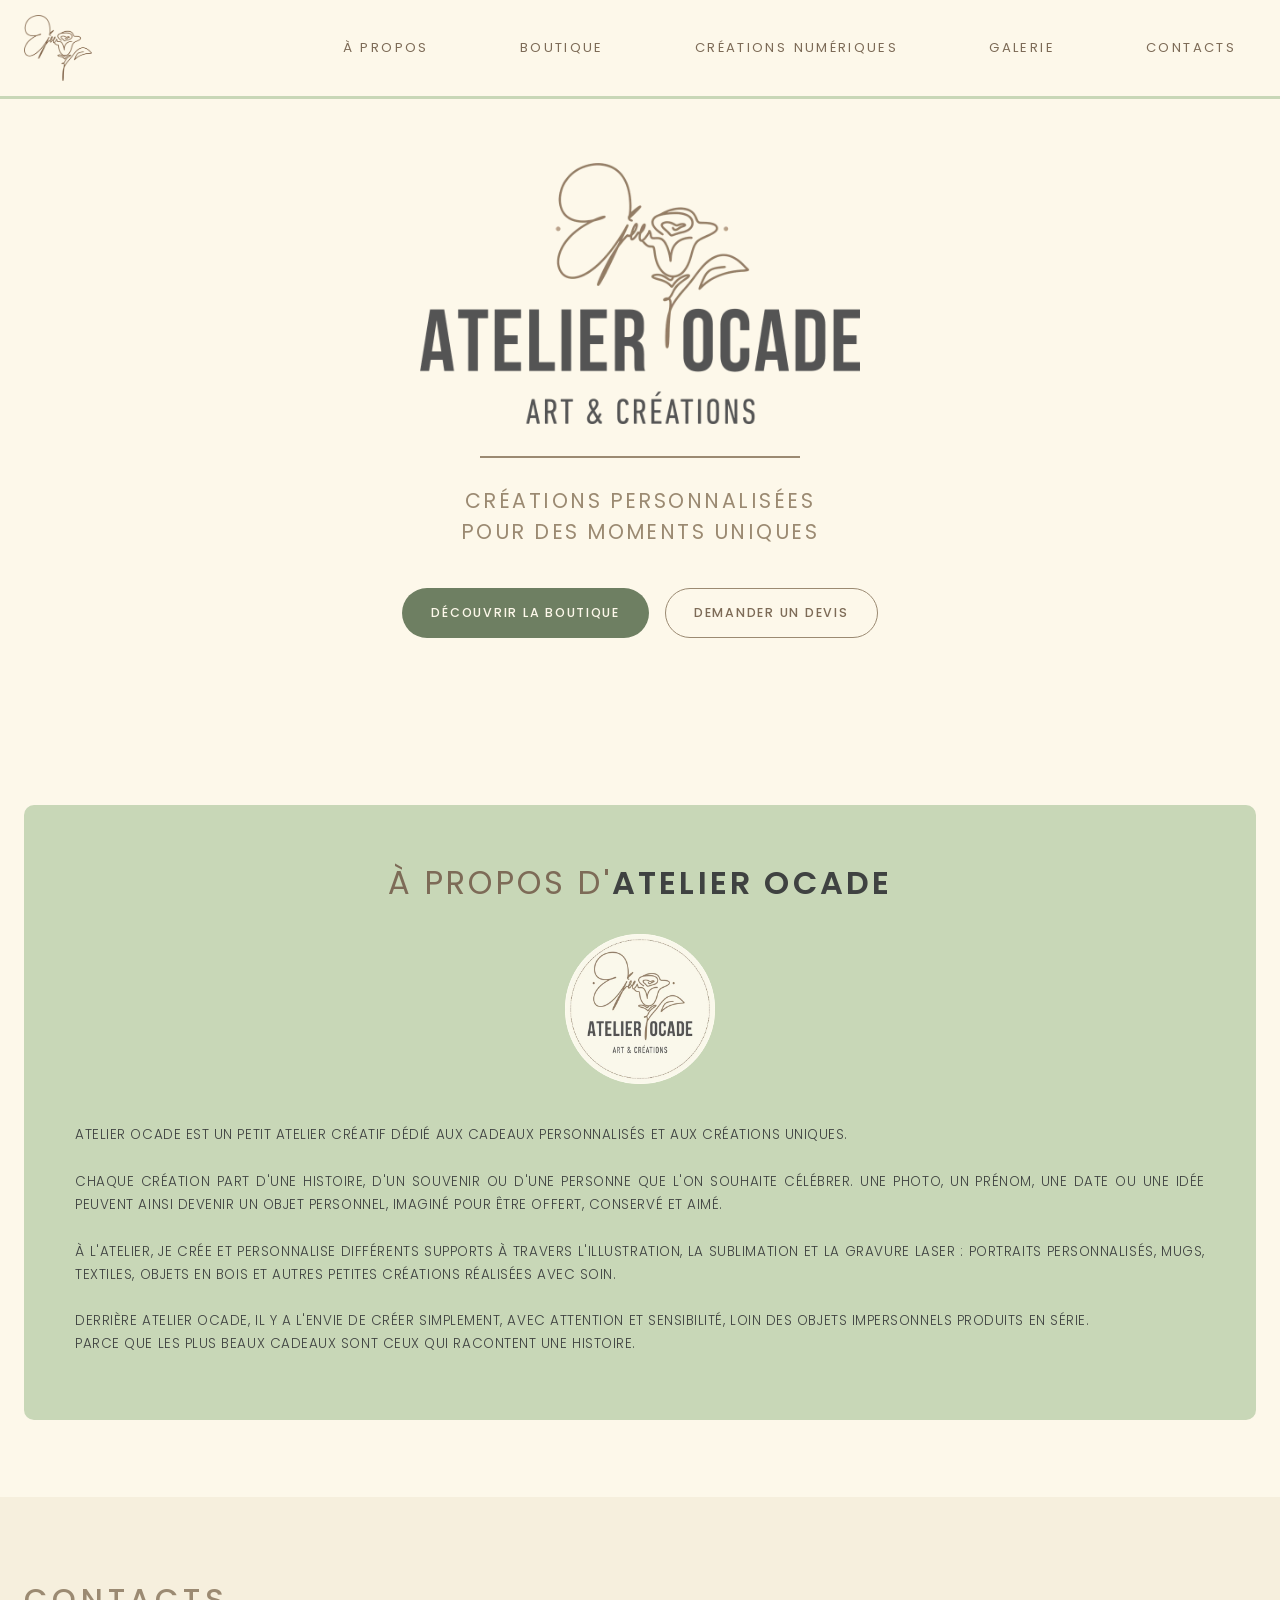
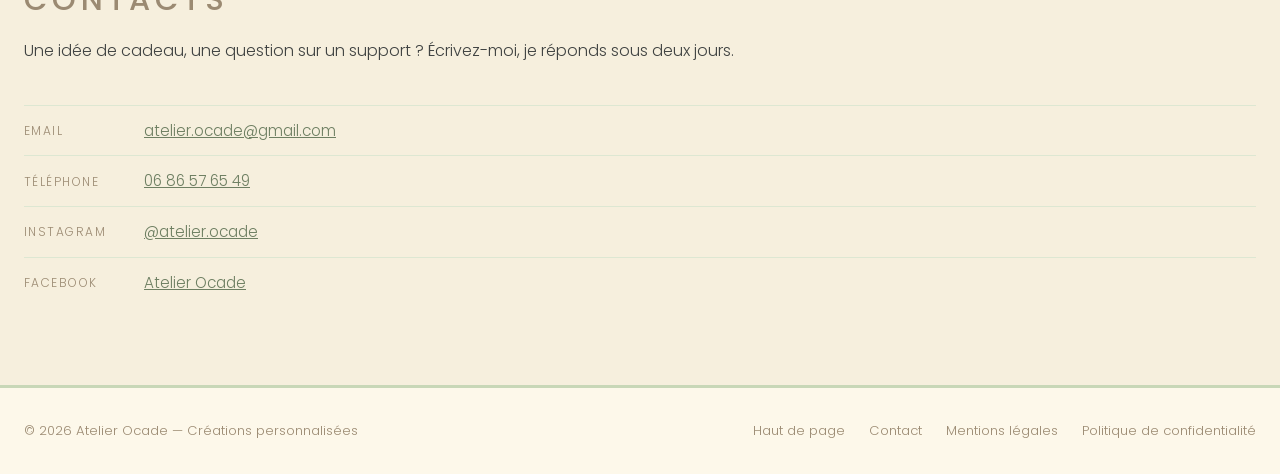
==== commit 25e8b9ee: "Nouveau logo et accueil centre - Nouveau logo Atelier Ocade (Art & Creations) : rose seule dans   l'" ====
--- a/index.html
+++ b/index.html
@@ -5,8 +5,8 @@
   <meta name="viewport" content="width=device-width, initial-scale=1">
   <title>Atelier Ocade — Créations personnalisées</title>
   <meta name="description" content="Atelier Ocade : cadeaux personnalisés et créations uniques. Illustration, sublimation et gravure laser — portraits, mugs, textiles et objets en bois.">
-  <link rel="stylesheet" href="style.css?v=20">
-  <link rel="icon" href="IMAGES/web/LOGO_AO.webp">
+  <link rel="stylesheet" href="style.css?v=22">
+  <link rel="icon" href="IMAGES/web/logo-marque.webp">
 </head>
 <body>
   <a class="skip" href="#contenu">Aller au contenu</a>
@@ -14,7 +14,7 @@
   <header class="site-header">
     <div class="wrap header-inner">
       <a class="logo" href="#accueil" aria-label="Atelier Ocade — accueil">
-        <img src="IMAGES/web/LOGO_AO.webp" alt="Atelier Ocade">
+        <img src="IMAGES/web/logo-marque.webp" alt="Atelier Ocade">
       </a>
 
       <button class="burger" aria-expanded="false" aria-controls="nav" aria-label="Ouvrir le menu">
@@ -35,11 +35,8 @@
 
     <section id="accueil" class="hero">
       <div class="wrap hero-inner">
-        <figure class="hero-visuel">
-          <img src="IMAGES/web/HOME_01.webp" alt="Vos photos transformées en illustration imprimée sur une tasse émaillée">
-        </figure>
         <div class="hero-marque">
-          <img class="hero-logo" src="IMAGES/web/LOGO_AO.webp" alt="Atelier Ocade">
+          <img class="hero-logo" src="IMAGES/web/logo-complet.webp" alt="Atelier Ocade">
           <hr class="filet">
           <p class="baseline">Créations personnalisées<br>pour des moments uniques</p>
           <div class="hero-actions">
@@ -54,7 +51,7 @@
       <div class="wrap">
         <div class="panneau">
           <h2 class="panneau-titre">À propos d'<strong>Atelier Ocade</strong></h2>
-          <div class="panneau-logo"><img src="IMAGES/web/LOGO_AO.webp" alt=""></div>
+          <div class="panneau-logo"><img src="IMAGES/web/logo-badge.webp" alt=""></div>
           <div class="panneau-texte">
             <p>Atelier Ocade est un petit atelier créatif dédié aux cadeaux personnalisés et aux créations uniques.</p>
             <p>Chaque création part d'une histoire, d'un souvenir ou d'une personne que l'on souhaite célébrer. Une photo, un prénom, une date ou une idée peuvent ainsi devenir un objet personnel, imaginé pour être offert, conservé et aimé.</p>
--- a/style.css
+++ b/style.css
@@ -110,7 +110,7 @@
   min-height: 96px;
 }
 
-.logo img { width: 92px; height: auto; }
+.logo img { width: 68px; height: auto; }
 
 .nav {
   margin-left: auto;
@@ -167,13 +167,8 @@
 
 .hero-inner {
   display: grid;
-  grid-template-columns: 1.05fr .95fr;
-  align-items: center;
-  gap: clamp(2rem, 5vw, 5rem);
-}
-
-.hero-visuel { margin: 0; }
-.hero-visuel img { width: 100%; }
+  justify-items: center;
+}
 
 .hero-marque { text-align: center; }
 .hero-logo { width: min(100%, 440px); margin-inline: auto; }
@@ -272,7 +267,8 @@
   display: grid;
   place-items: center;
 }
-.panneau-logo img { width: 72%; }
+/* Le badge est deja rond et porte son propre fond. */
+.panneau-logo img { width: 100%; }
 
 .panneau-texte {
   text-align: left;
@@ -722,11 +718,6 @@
 
 /* ---------- Responsive ---------- */
 
-@media (max-width: 1000px) {
-  .hero-inner { grid-template-columns: 1fr; }
-  .hero-visuel { order: 2; max-width: 560px; margin-inline: auto; }
-}
-
 @media (max-width: 860px) {
   .burger { display: block; }
 
@@ -744,7 +735,7 @@
   .nav a { padding: .9rem 0; border-radius: 0; }
   .nav a:hover, .nav a.est-actif { background: transparent; color: var(--sauge); }
 
-  .logo img { width: 74px; }
+  .logo img { width: 56px; }
   .header-inner { min-height: 80px; }
 }
 
